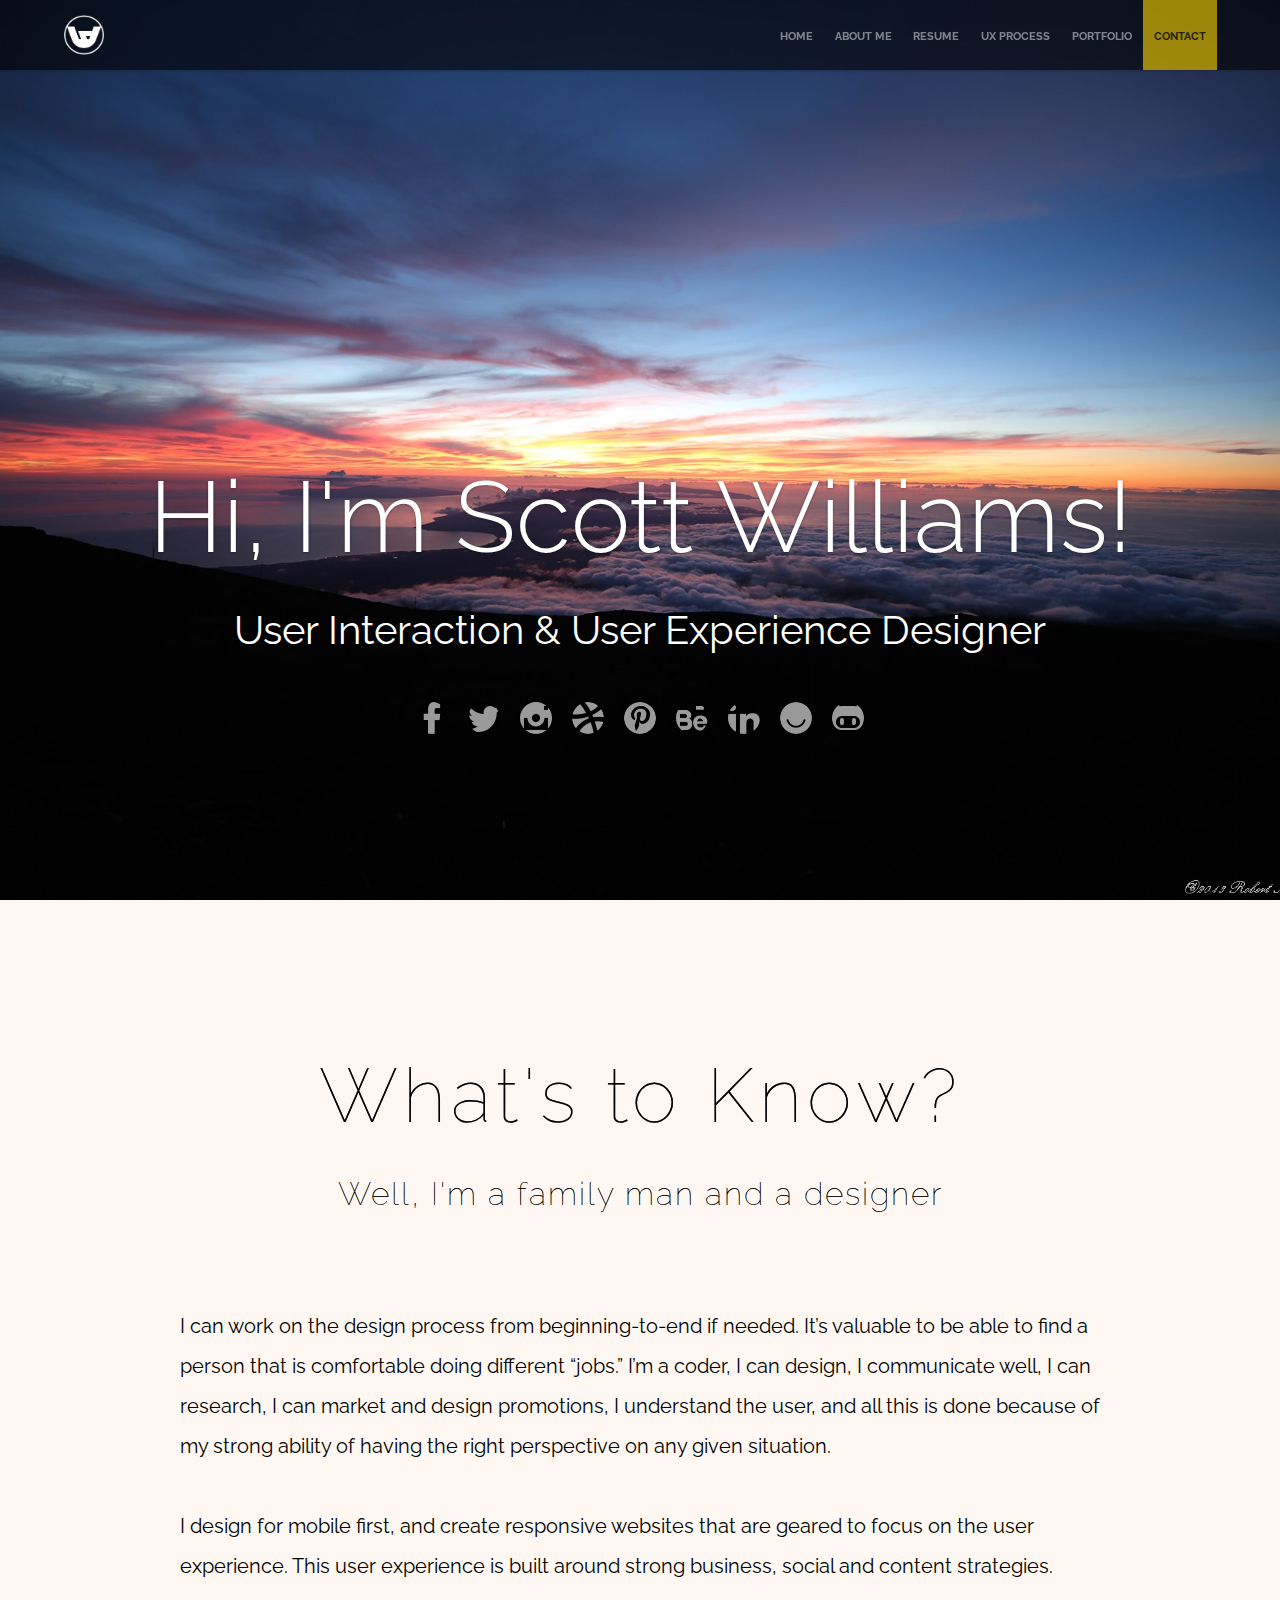
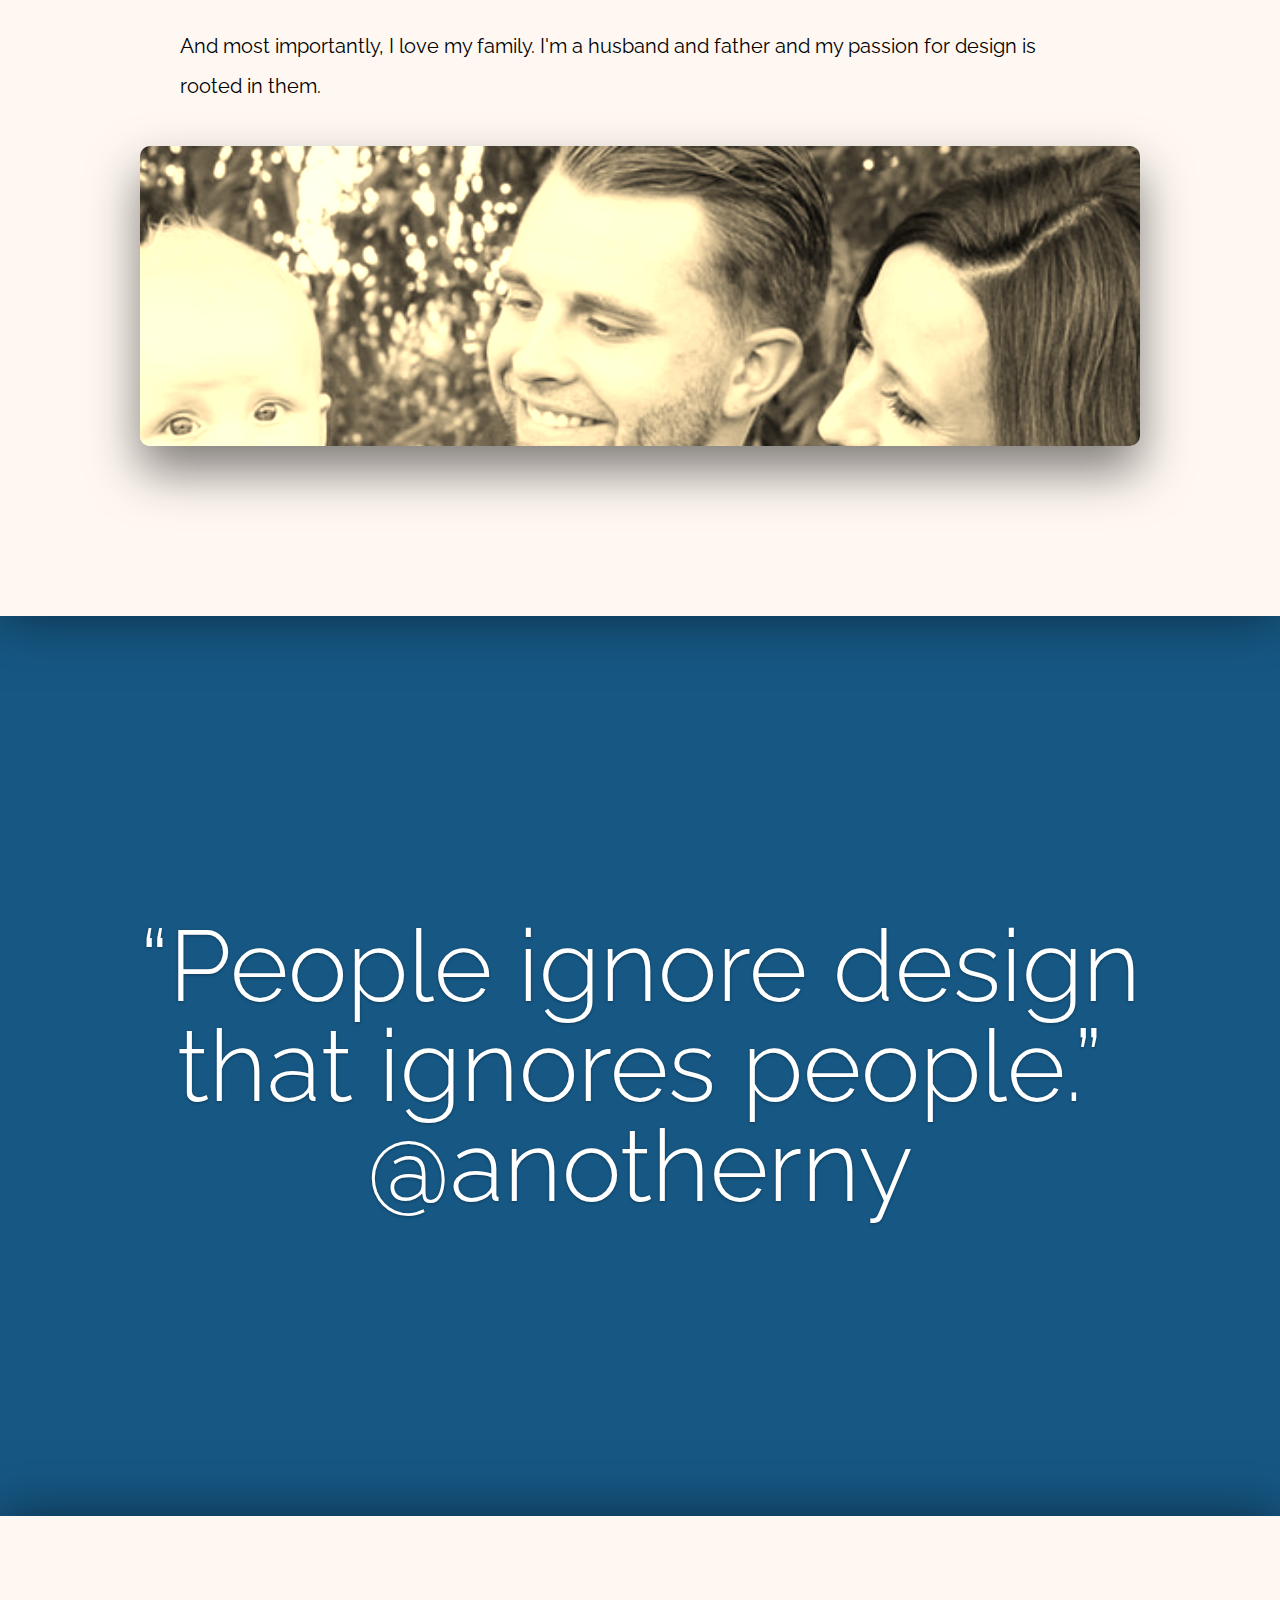
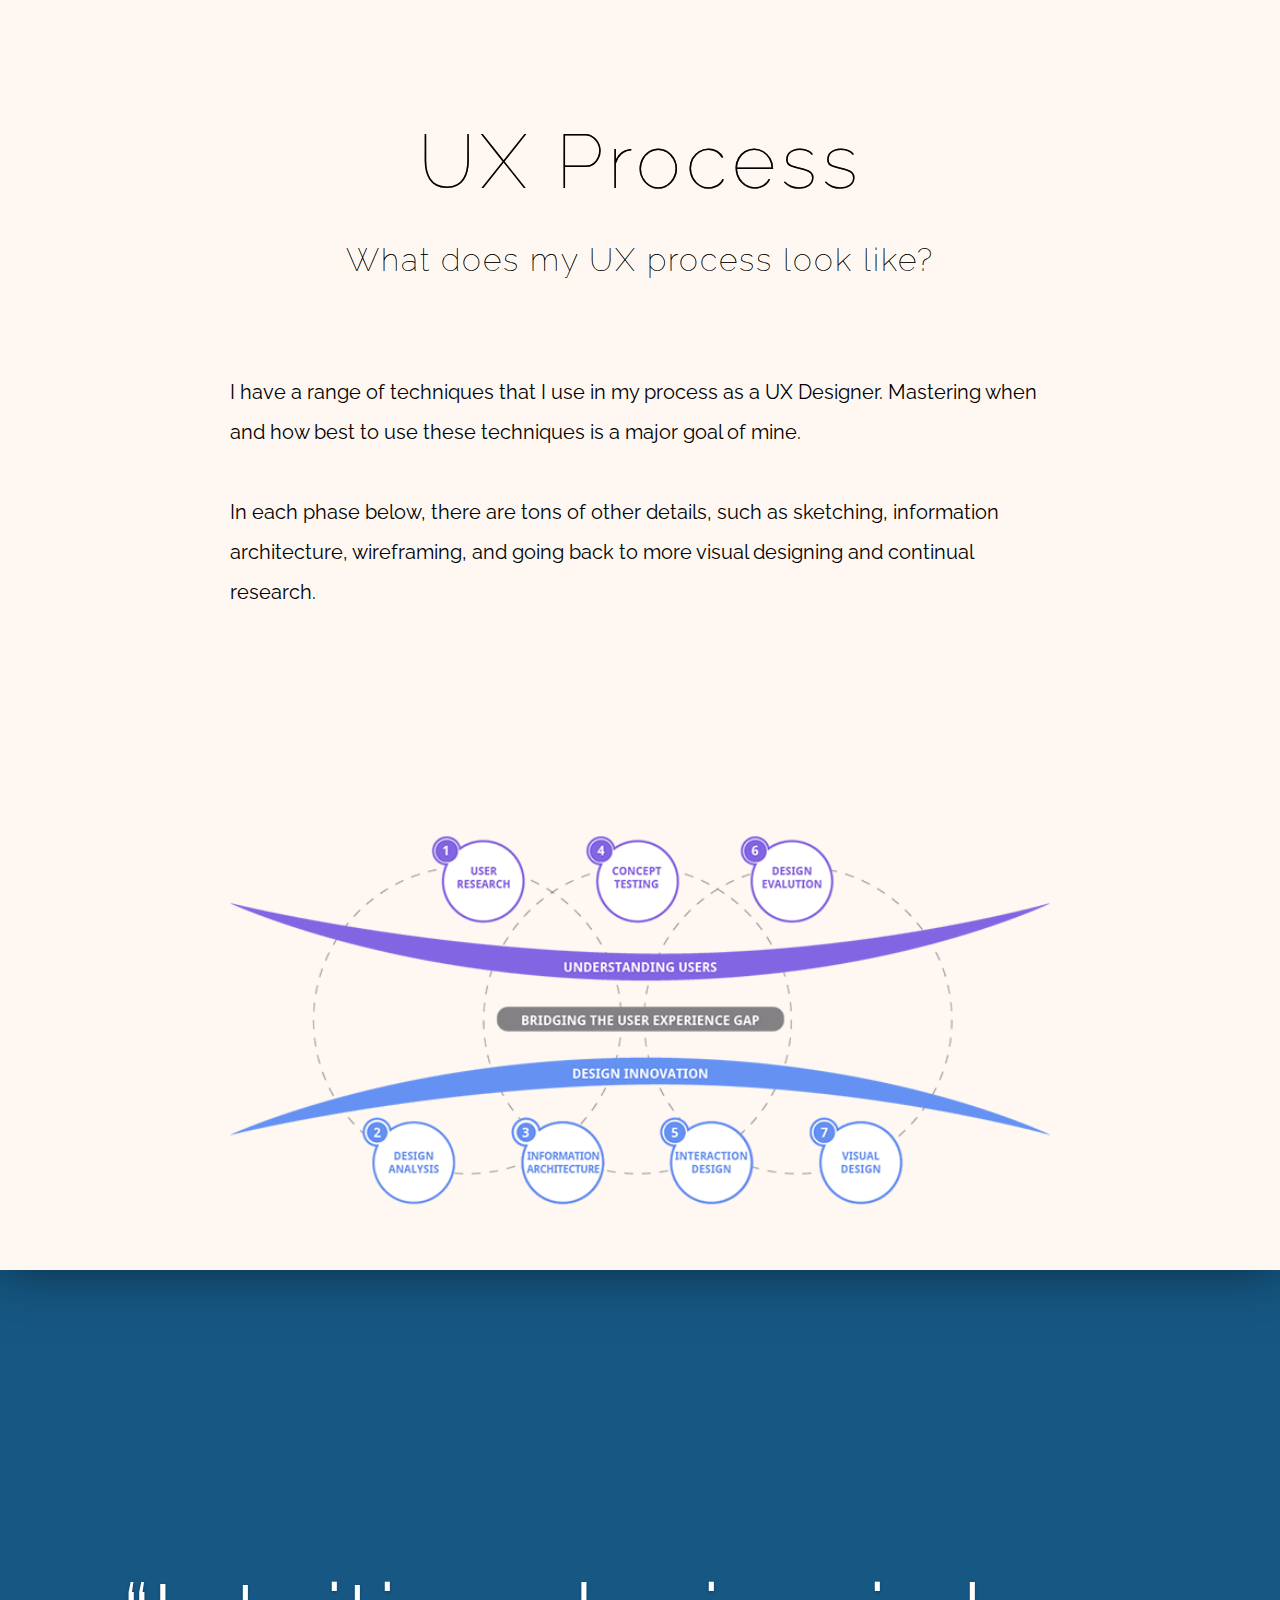
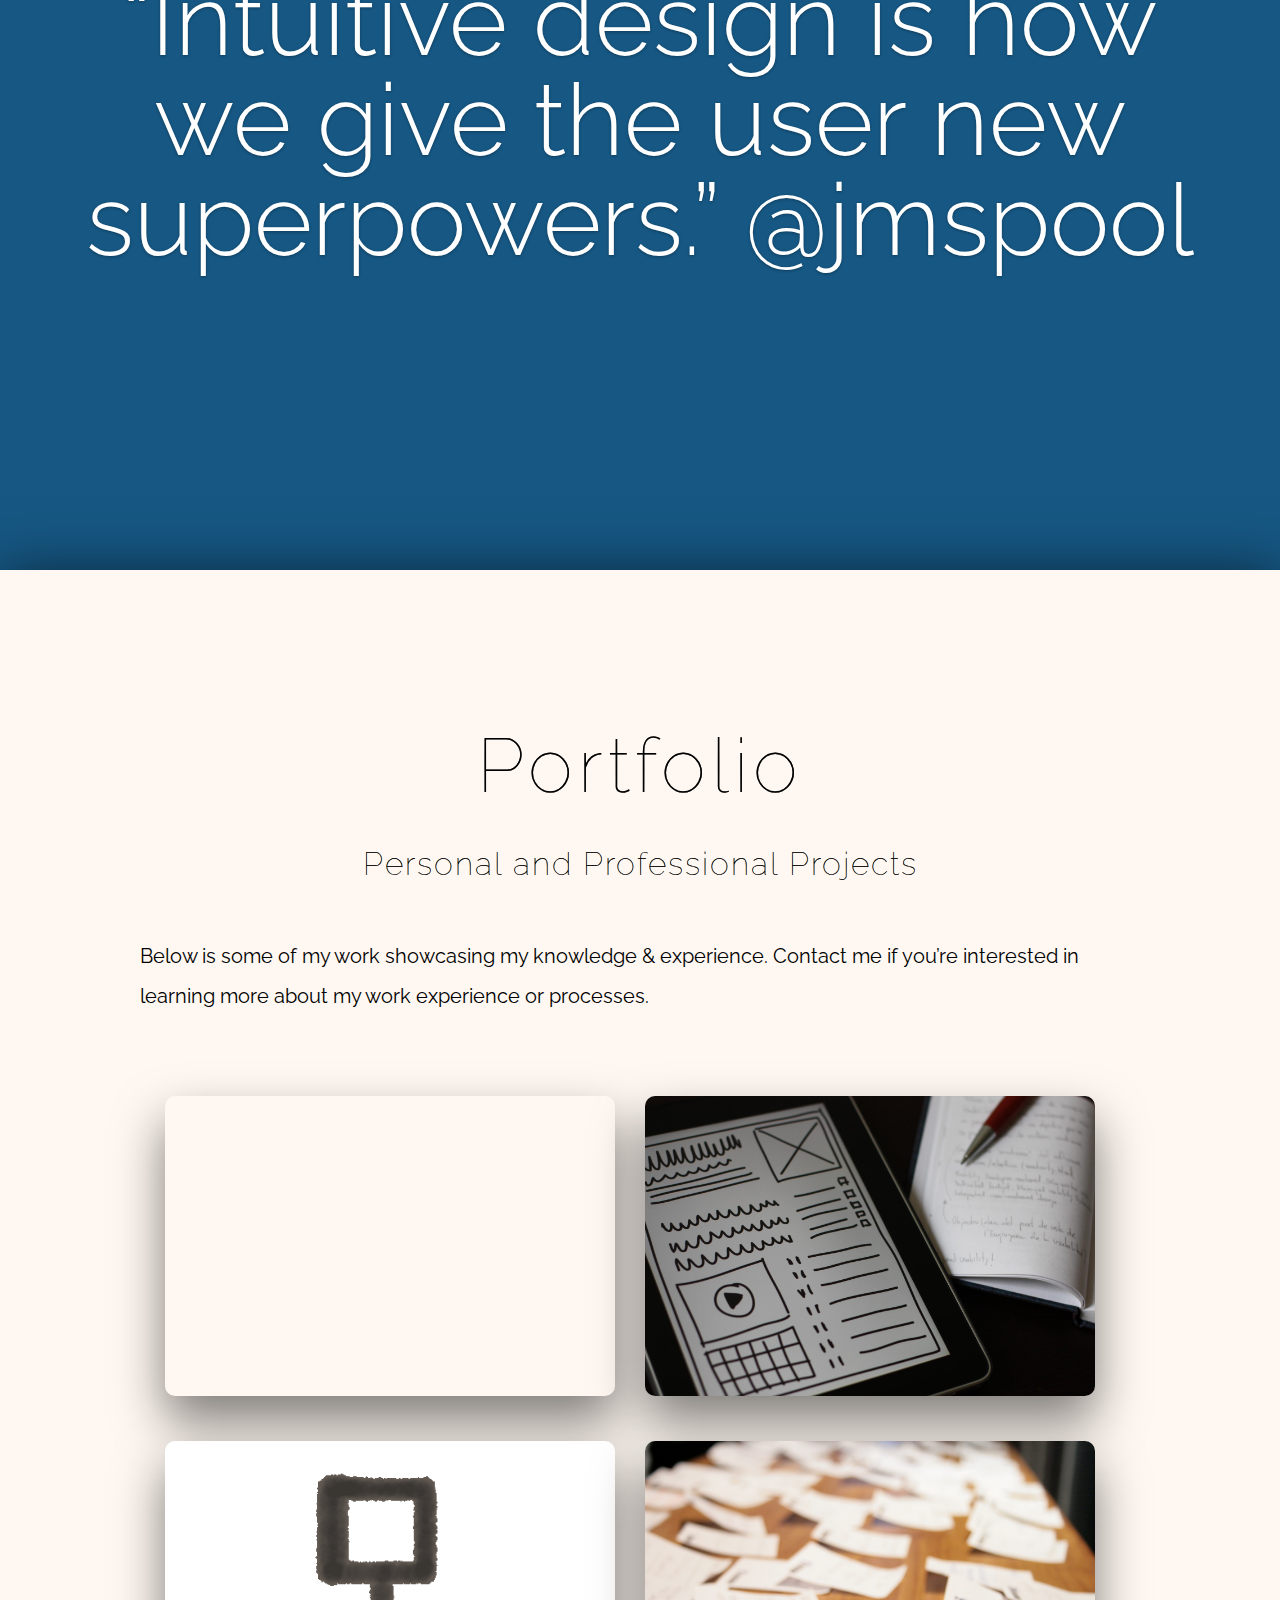
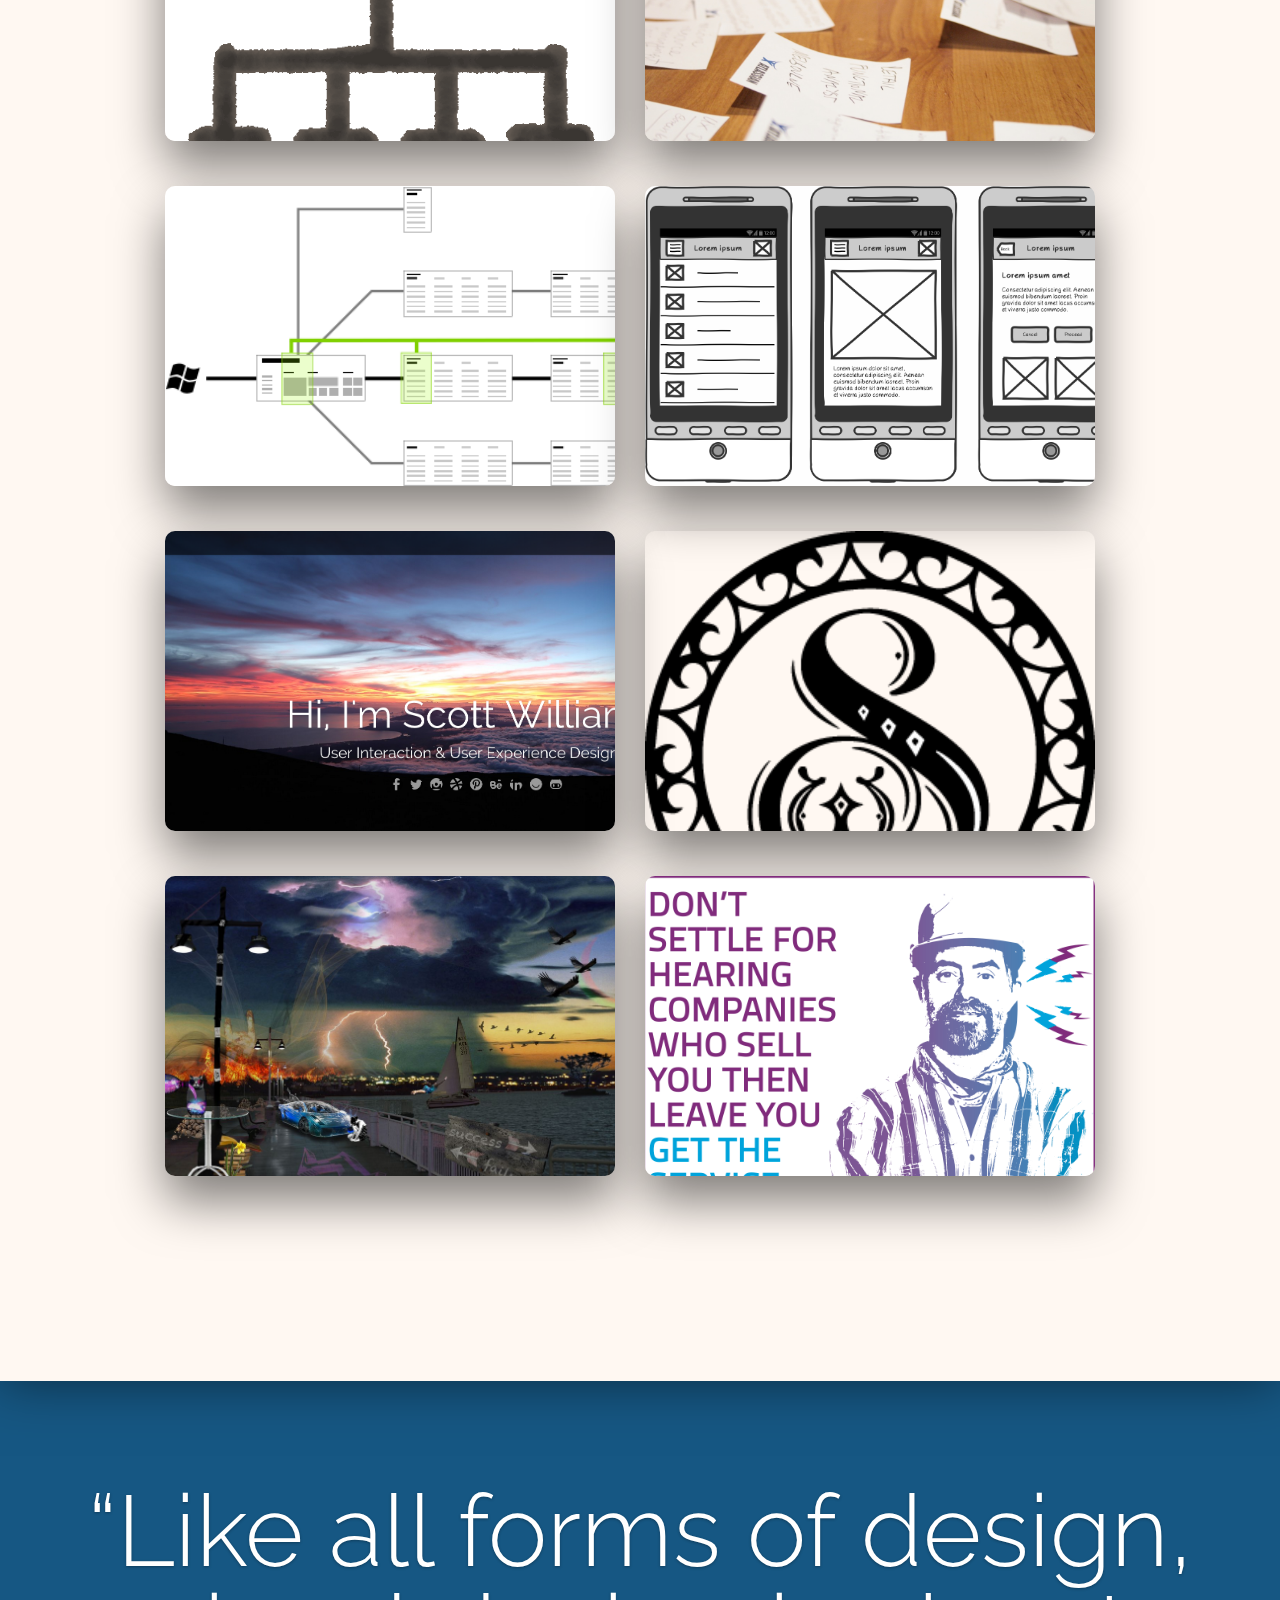
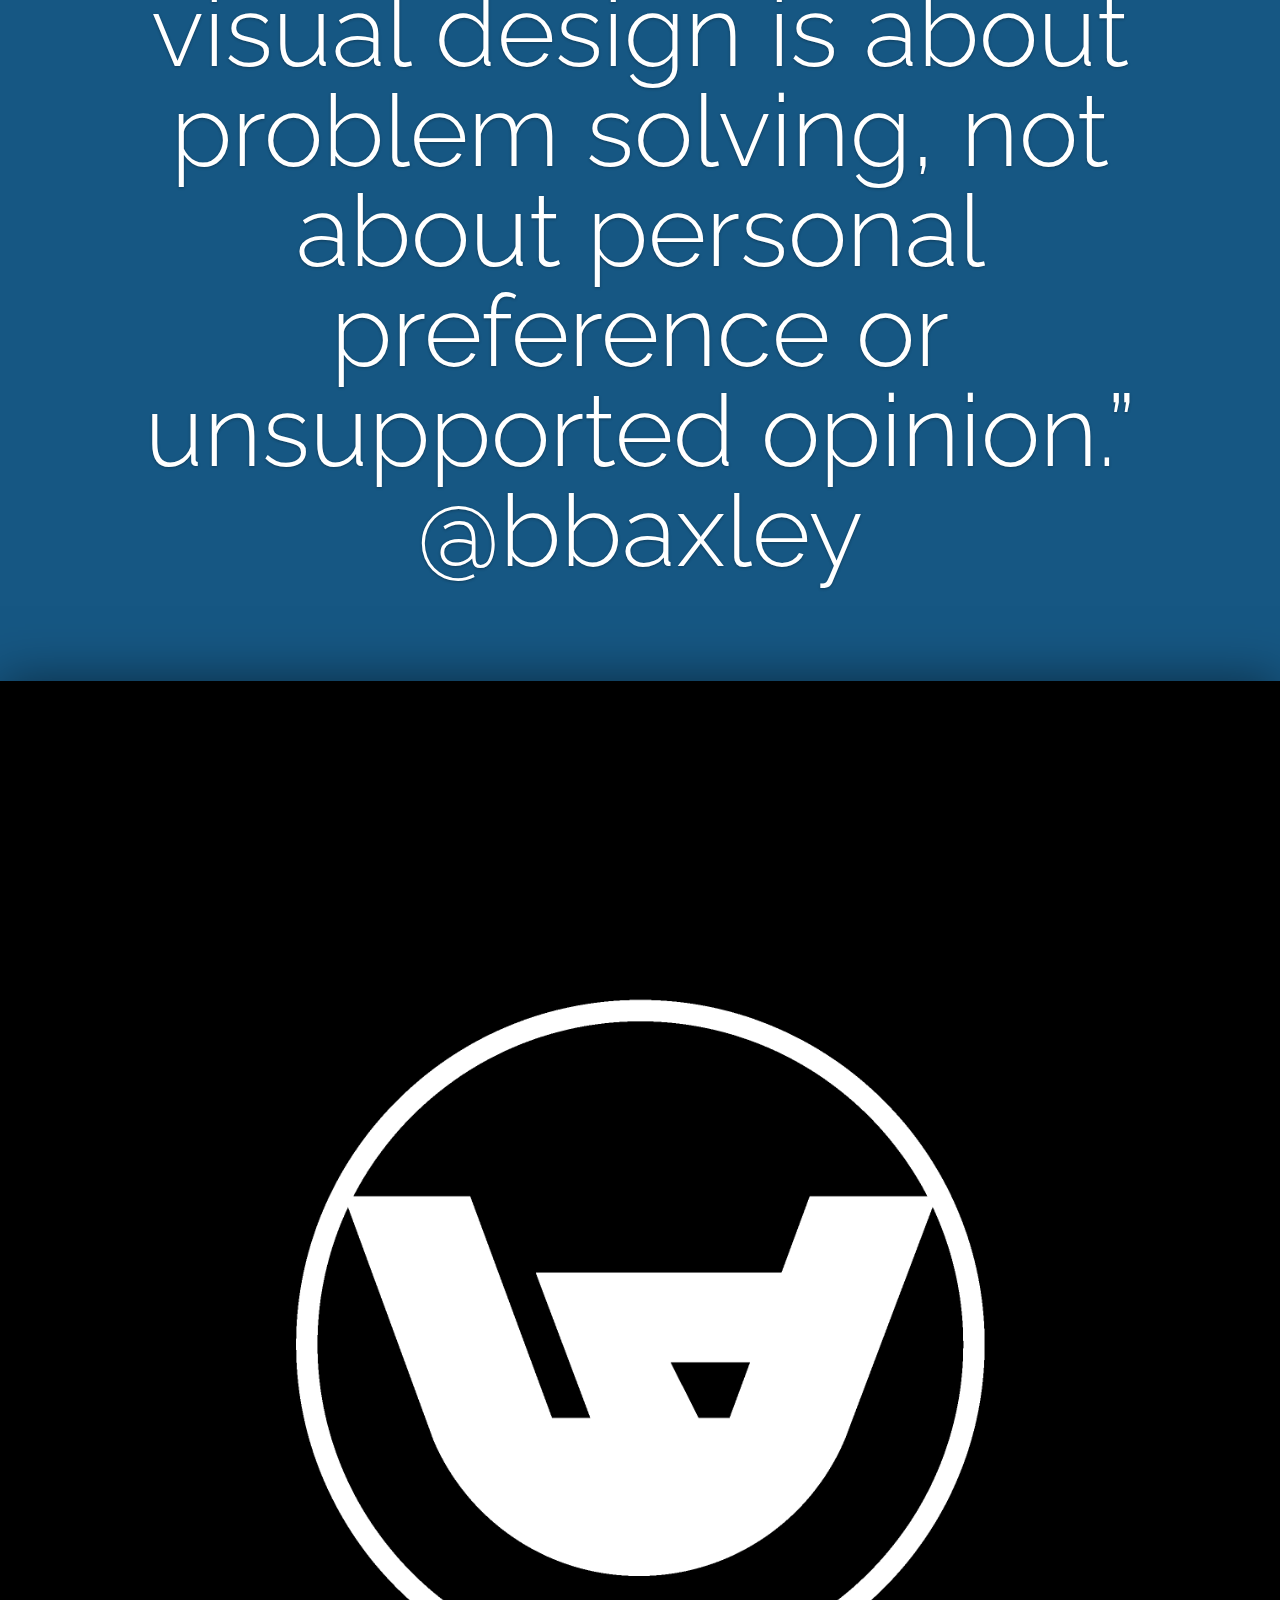
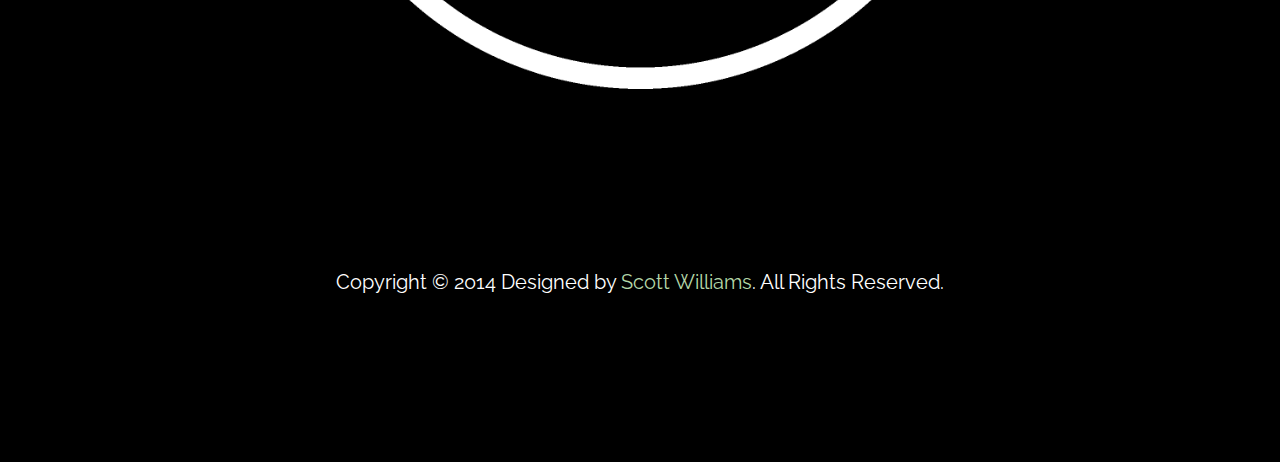
==== index.html @ 11624d8d "logo image and favicon" ====
<!doctype html>
<html lang="en" class="no-js">
<head>
	<meta charset="UTF-8">
	<meta name="viewport" content="width=device-width">

	<link rel="stylesheet" href="css/reset.css"> <!-- CSS reset -->
	<link rel="stylesheet" href="css/style.css"> <!-- Resource style -->
	<link rel="stylesheet" href="css/grid.css">
	<link rel="stylesheet" href="css/normalize.css">
	<script src="js/modernizr.js"></script> <!-- Modernizr -->

	<!-- Favicon -->

	<link rel="icon" href="favicon.ico" type="image/x-icon"> 
<link rel="shortcut icon" href="favicon.ico" type="image/x-icon"> 

	<!-- Google Fonts -->

	<link href='http://fonts.googleapis.com/css?family=Roboto:400,700,300' rel='stylesheet' type='text/css'>
	<link href='http://fonts.googleapis.com/css?family=Raleway:800,700,900,400' rel='stylesheet' type='text/css'>
  	
	<title>Scott Williams</title>
</head>

<body>

	<header class="header">


		<div id="logo"><a href="#0"><img src="img/logo.png" height="40px" width="40px" alt="Logo"></a></div>




		<nav>
			<ul>
				<li class="menu"><a href="http://stwilliams0223.github.io/home">Home</a></li>
				<li class="menu"><a href="#">About Me</a></li>
				<li class="menu"><a href="http://bit.ly/1uKzAhz">Resume</a></li>
				<li class="menu"><a href="img/scottWilliamsResume.pdf">UX Process</a></li>
				<li class="menu"><a href="#">Portfolio</a></li>
				<li class="contact"><a href="#">Contact</a></li>
			</ul>
		</nav> <!-- nav -->
	</header>

	<main class="main-content">
		<div class="fixed-bg bg-1">
			<h1>Hi, I'm Scott Williams!</h1>
			<h5>User Interaction &amp; User Experience Designer</h5>
			<h6><ul class="social">
				<li class="icon"><a href="#"><img src="img/fb.png" alt="Facebook"></a></li>
				<li class="icon"><a href="#"><img src="img/t.png" alt="Twitter"></a></li>
				<li class="icon"><a href="#"><img src="img/insta.png" alt="Instagram"></a></li>
				<li class="icon"><a href="#"><img src="img/db.png" alt="Dribble"></a></li>
				<li class="icon"><a href="#"><img src="img/pin.png" alt="Pinterest"></a></li>
				<li class="icon"><a href="#"><img src="img/be.png" alt="Behance"></a></li>
				<li class="icon"><a href="#"><img src="img/in.png" alt="LinkedIn"></a></li>
				<li class="icon"><a href="#"><img src="img/ello.png" alt="Ello"></a></li>
				<li class="icon"><a href="#"><img src="img/git.png" alt="Github"></a></li>
		</ul></h6>

		</div> <!-- fixed-bg -->

		<div class="scrolling-bg color-1">
			<div class="container">

				<h1 class="title">What's to Know?</h1>

					<h3 class="subtitle">Well, I'm a family man and a designer</h3>

					<br>
					<section>
						<p>I can work on the design process from beginning-to-end if needed. It’s valuable to be able to find a person that is comfortable doing
						different “jobs.” I’m a coder, I can design, I communicate well, I can research, I can market and design promotions, I understand the user, and all this is done because of my strong ability of having the right perspective on any given situation.</p>

						<br>

						<p>I design for mobile first, and create responsive websites that are geared to focus on the user experience.  This user experience is built around strong business, social and content strategies. </p>

						<br>

						<p>And most importantly, I love my family.  I'm a husband and father and my passion for design is rooted in them.</p>


					</section>
					<div class="grid_12 case-study portrait">
						<figure>
							<img class="case-study__img" src="" alt="" />
						</figure>
					  <div class="case-study__overlay">
					  	<h2 class="case-study__title">Hire Me</h2>
					    <a class="case-study__link" href="#">View My Resume</a>
					  </div>
					</div>
				
			</div>
		</div>






        	
			</div> <!-- container -->
		</div> <!-- scrolling-bg -->

		<div class="fixed-bg bg-2">
		<h2>&ldquo;People ignore design that ignores people.&rdquo; &#64;anotherny</h2></div>
		</div> <!-- fixed-bg -->

		<div class="scrolling-bg color-2">
			<div class="container">
				<p>
					<div class="case-study-gallery">


 <h1 class="title">UX Process</h1>

					<h3 class="subtitle">What does my UX process look like?</h3>

					<br>
					<section>
						<p>I have a range of techniques that I use in my process as a UX Designer. Mastering when and how best to use these techniques is a major goal of mine.</p>

						<br>

						<p>
							In each phase below, there are tons of other details, such as sketching, information architecture, wireframing, and going back to  more visual designing and continual research.

						</p>

						<br>

						<img class="process" src="img/uxprocess.png" alt="UX Process">
								


					</section>


</div>
				</p>
			</div> <!-- container -->
		</div> <!-- scrolling-bg -->

		<div class="fixed-bg bg-3">
			<h2>&ldquo;Intuitive design is how we give the user new superpowers.&rdquo;  @jmspool</h2>
		</div> <!-- fixed-bg -->

		<div class="scrolling-bg color-3">
			<div class="container">
			
			

						 <h1 class="title">Portfolio</h1>

					<h3 class="subtitle">Personal and Professional Projects</h3>

					<br>

					<p>Below is some of my work showcasing my knowledge &amp; experience. Contact me if you’re interested in learning more about my work experience or processes.</p>

					<br>
					<br>

					<div class="case-study study1">
	<figure>
		<img class="case-study__img" src="" alt="" />
	</figure>
  <div class="case-study__overlay">
  	<h2 class="case-study__title">Sketching &amp; Layouts</h2>
    <a class="case-study__link" href="#">View Sketches</a>
  </div>
</div>
  
<div class="case-study study2">
	<figure>
		<img class="case-study__img" src="" alt="" />
	</figure>
  <div class="case-study__overlay">
  	<h2 class="case-study__title">Wireframing</h2>
    <a class="case-study__link" href="#">View Wireframes</a>
  </div>
</div>
  
<div class="case-study study3">
	<figure>
		<img class="case-study__img" src="" alt="" />
	</figure>
  <div class="case-study__overlay">
  	<h2 class="case-study__title">Info. Architecture</h2>
    <a class="case-study__link" href="#">View Process</a>
  </div>
</div>
  
<div class="case-study study4">
	<figure>
		<img class="case-study__img" src="" alt="" />
	</figure>
  <div class="case-study__overlay">
  	<h2 class="case-study__title">Research</h2>
    <a class="case-study__link" href="#">View Process</a>
  </div>
</div>
  
<div class="case-study study5">
	<figure>
		<img class="case-study__img" src="" alt="" />
	</figure>
  <div class="case-study__overlay">
  	<h2 class="case-study__title">Pageflows</h2>
    <a class="case-study__link" href="#">View Pageflows</a>
  </div>
</div>
  
<div class="case-study study6">
	<figure>
		<img class="case-study__img" src="" alt="" />
	</figure>
  <div class="case-study__overlay">
  	<h2 class="case-study__title">Prototypes</h2>
    <a class="case-study__link" href="#">View Prototypes</a>
  </div>
</div>

<div class="case-study study7">
	<figure>
		<img class="case-study__img" src="" alt="" />
	</figure>
  <div class="case-study__overlay">
  	<h2 class="case-study__title">Visual Design</h2>
    <a class="case-study__link" href="#">View Designs</a>
  </div>
</div>

<div class="case-study study8">
	<figure>
		<img class="case-study__img" src="" alt="" />
	</figure>
  <div class="case-study__overlay">
  	<h2 class="case-study__title">Logo &amp; Icon Design</h2>
    <a class="case-study__link" href="#">View Logos</a>
  </div>
</div>

<div class="case-study study9">
	<figure>
		<img class="case-study__img" src="" alt="" />
	</figure>
  <div class="case-study__overlay">
  	<h2 class="case-study__title">Student Work</h2>
    <a class="case-study__link" href="#">View Work</a>
  </div>
</div>

<div class="case-study study10">
	<figure>
		<img class="case-study__img" src="" alt="" />
	</figure>
  <div class="case-study__overlay">
  	<h2 class="case-study__title">Prof. Projects</h2>
    <a class="case-study__link" href="#">View Projects</a>
  </div>
</div>

			
			</div> <!-- container -->
		</div> <!-- scrolling-bg -->

		<div class="fixed-bg bg-4">
			<h2>&ldquo;Like all forms of design, visual design is about problem solving, not about personal preference or unsupported opinion.&rdquo; @bbaxley</h2>
		</div> <!-- fixed-bg -->


	<!-- Footer -->

		<footer class="scrolling-bg color-4">
					<div class="container">

						<img class="footer-logo" src="img/logo.png" alt="logo" center center center>
		   				 <!-- Copyright Info -->
		 

				        <p class="footer"><center>Copyright &copy; 2014 
				        Designed by <a href="http://stwilliams0223.github.io">Scott Williams</a>. All Rights Reserved.</center></p>
		    

					</div>
		</footer>


	</main> <!-- main-content -->
	<script src="http://ajax.googleapis.com/ajax/libs/jquery/1.11.0/jquery.min.js"></script>
	<script src="js/main.js"></script> <!-- Resource jQuery -->


</body>
</html>
---- css/style.css ----
/*General Styling*/


html * {
  -webkit-font-smoothing: antialiased;
  -moz-osx-font-smoothing: grayscale;
}

*, *:after, *:before {
  -webkit-box-sizing: border-box;
  -moz-box-sizing: border-box;
  box-sizing: border-box;
}

body {
  background-color: white;
  font-size: 100%;
  font-family: 'Raleway', sans-serif; 
  color: white;
  
}

body, html {
  /* important */
  height: 100%;
}

a {
  color: #b4d7a8;
  text-decoration: none;
}

h2{

font-size: 2em;

}

/*modules*/

.container {
  /* this class is used to give a max-width to the element it 
  is applied to, and center it horizontally when it reaches that max-width */
  width: 90%;
  max-width: 768px;
  margin: 0 auto;
}

.container::after {
  /* clearfix */
  content: '';
  display: table;
  clear: both;
}

/*Main Components*/

.header {
  position: fixed;
  top: 0;
  left: 0;
  width: 100%;
  height: 50px;
  background: rgba(0, 0, 0, 0.6);
  box-shadow: 0 1px 2px rgba(0, 0, 0, 0.2);
  z-index: 2;
}
.header:after {
  content: "";
  display: table;
  clear: both;
}
.header #logo {
  float: left;
  margin: 5px 0 0 5%;
}
.header #logo img {
  display: block;
}
@media only screen and (min-width: 768px) {
  .header {
    height: 70px;
  }
  .header #logo {
    margin: 15px 0 0 5%;
  }

}

.contact{

background: gold;
opacity: .6;
margin:-1px;

}

.contact a{

color: white;

}


.menu{

margin:-2px;
opacity:.6;

}

.menu a{

color: white;

}

.social{


}
.social ul {

  list-style:none;

  -webkit-transform: translateY(-100%);
  -moz-transform: translateY(-100%);
  -ms-transform: translateY(-100%);
  -o-transform: translateY(-100%);
  transform: translateY(-100%);


}

.social li{

  display:inline;
}

.social ul.is-visible {


  -webkit-transform: translateY(50px);
  -moz-transform: translateY(50px);
  -ms-transform: translateY(50px);
  -o-transform: translateY(50px);
  transform: translateY(50px);
}
.social a {

padding:1px;


}

.social img {

background: white;
border-radius: 50%;
opacity: .6;

}

.icon{
padding-top:2px;

filter: invert(1);
  -webkit-filter: invert(1);
  -moz-filter: invert(1);
  -o-filter: invert(1);
  -ms-filter: invert(1);
  transition: .5s;
   
}

.icon:hover{


filter: invert(0);
  -webkit-filter: invert(0);
  -moz-filter: invert(0);
  -o-filter: invert(0);
  -ms-filter: invert(0);

}



.button {
  width: 150px; 
  height: 40px; 
  background-color: gold; 
  border: 2px solid gold; 
  text-align: center; 
  line-height: 38px; 
  color: black; 
  position: absolute; 
  z-index: 1; 
  cursor: pointer; 
  margin:-10px;
  margin-left: 20%;
border-radius: 30px 30px 30px 30px;
}

.button:hover {
  background-color: gold; 
  color: purple; 
  border-radius: 30px 30px 30px 30px;
}

blockquote{

background: black;
opacity: .8;
border-radius: 30px 30px 30px 30px;
color: white;
padding: 15px;
margin-top: 20px;
}

.section{

background: black;
opacity: .8;
border-radius: 30px 30px 30px 30px;
color: white;
padding: 15px;
margin-top: 20px;

}


section{

width:  100%;
padding: 2em;

}

nav {
  float: right;
  margin-right: 5%;
  width: 44px;
  height: 100%;
  background: url("../img/icon-menu.svg") no-repeat center center;
  background-size: 44px 44px;
  cursor: pointer;
}
nav ul {
  position: absolute;
  top: 0;
  left: 0;
  width: 100%;
  -webkit-transform: translateY(-100%);
  -moz-transform: translateY(-100%);
  -ms-transform: translateY(-100%);
  -o-transform: translateY(-100%);
  transform: translateY(-100%);
}
nav ul.is-visible {
  -webkit-transform: translateY(50px);
  -moz-transform: translateY(50px);
  -ms-transform: translateY(50px);
  -o-transform: translateY(50px);
  transform: translateY(50px);
}
nav a {
  display: block;
  height: 50px;
  line-height: 50px;
  padding-left: 5%;
  background: black;
  border-top: 1px solid #453c3d;
  color: white;
  opacity: .8;
}

nav a:hover {

    color: red;
  }
@media only screen and (min-width: 768px) {
  nav{
    width: auto;
    height: auto;
    background: none;
    cursor: auto;
  }
  nav ul {
    position: static;
    width: auto;
    -webkit-transform: translateY(0);
    -moz-transform: translateY(0);
    -ms-transform: translateY(0);
    -o-transform: translateY(0);
    transform: translateY(0);
    line-height: 70px;
  }
  nav ul.is-visible {
    -webkit-transform: translateY(0);
    -moz-transform: translateY(0);
    -ms-transform: translateY(0);
    -o-transform: translateY(0);
    transform: translateY(0);
  }
  nav li {
    display: inline-block;
    margin-left: 1em;
  }
  nav a {
    display: inline-block;
    height: auto;
    line-height: normal;
    background: transparent;
    padding: .6em 1em;
    border-top: none;
    color: white;
    text-transform: uppercase;
    font-weight: bold;
    font-size: 14px;
    font-size: 0.675rem;
    transition: color .5s ease;
  }
  .no-touch nav a:hover {
    color: yellow;
  }

  .no-touch .contact a:hover{

  color: purple;

  }




}

.main-content {
  /* you need to assign a min-height to the main content so that the children can inherit it*/
  height: 100%;
  position: relative;
  z-index: 1;
}

.fixed-bg {
  position: relative;
  min-height: 100%;
  background-size: cover;
  background-repeat: no-repeat;
  background-position: center center;
  z-index: 1;
}
.fixed-bg h1, .fixed-bg h2 {
  position: absolute;
  left: 50%;
  top: 50%;
  bottom: auto;
  right: auto;
  -webkit-transform: translateX(-50%) translateY(-50%);
  -moz-transform: translateX(-50%) translateY(-50%);
  -ms-transform: translateX(-50%) translateY(-50%);
  -o-transform: translateX(-50%) translateY(-50%);
  transform: translateX(-50%) translateY(-50%);
  width: 90%;
  max-width: 1170px;
  text-align: center;
  font-size: 30px;
  font-size: 2.15rem;
  text-shadow: 0 1px 3px rgba(0, 0, 0, 0.3);
  color: white;
}

.fixed-bg h5{

   position: absolute;
  left: 50%;
  top: 60%;
  bottom: auto;
  right: auto;
  -webkit-transform: translateX(-50%) translateY(-50%);
  -moz-transform: translateX(-50%) translateY(-50%);
  -ms-transform: translateX(-50%) translateY(-50%);
  -o-transform: translateX(-50%) translateY(-50%);
  transform: translateX(-50%) translateY(-50%);
  width: 90%;
  max-width: 1170px;
  text-align: center;
  font-size: 20px;
  font-size: 1.3rem;
  text-shadow: 0 1px 3px rgba(0, 0, 0, 0.3);
  color: white;
}

.fixed-bg h6{

   position: absolute;
  left: 50%;
  top: 70%;
  bottom: auto;
  right: auto;
  -webkit-transform: translateX(-50%) translateY(-50%);
  -moz-transform: translateX(-50%) translateY(-50%);
  -ms-transform: translateX(-50%) translateY(-50%);
  -o-transform: translateX(-50%) translateY(-50%);
  transform: translateX(-50%) translateY(-50%);
  width: 90%;
  max-width: 1170px;
  text-align: center;
  font-size: 20px;
  font-size: 1.3rem;
  text-shadow: 0 1px 3px rgba(0, 0, 0, 0.3);
  color: white;
}


.fixed-bg.bg-1 {
  background-image: url("../img/bg_sky.jpg");
}
.fixed-bg.bg-2 {
  background-image: url("../img/bg2.jpg");
}
.fixed-bg.bg-3 {
  background-image: url("../img/bg3.jpg");

}
.fixed-bg.bg-4 {
  background-image: url("../img/bg4.jpg");
 
}



@media only screen and (min-width: 768px) {
  .fixed-bg h1, .fixed-bg h2{
    font-size: 60px;
  }

.fixed-bg h5{

  font-size:25px;
  position: absolute;
  left: 50%;
  top: 63%;
}

.fixed-bg h6{

  font-size:25px;
  position: absolute;
  left: 50%;
  top: 70%;
}

.social a {

padding:5px;

}

.contact a{

color: black;

}



}
@media only screen and (min-width: 1170px) {
  .fixed-bg {
    background-attachment: fixed;
  }
  .fixed-bg h1, .fixed-bg h2 {
    font-size: 100px;
    font-weight: 300;
  }

.fixed-bg h5{

  font-size:40px;
  position: absolute;
  left: 50%;
  top: 70%;

}

.fixed-bg h6{

  font-size:40px;
  position: absolute;
  left: 50%;
  top: 80%;

}

.social a {

padding:5px;

}

.contact a{

color: black;

}


}

.scrolling-bg {
  position: relative;
  min-height: 100%;
  padding: 4em 0;
  line-height: 1.6;
  box-shadow: 0 0 50px rgba(0, 0, 0, 0.5);
  z-index: 2;
}
.scrolling-bg.color-1 {
  background-color: #FFF8F2;
  color: black;
}
.scrolling-bg.color-2 {
  background-color: #FFF8F2;
  color: black;
}
.scrolling-bg.color-3 {
  background-color: #FFF8F2;
  color: black;
}
.scrolling-bg.color-4 {
 background-color: black;
  color: white;
}

@media only screen and (min-width: 768px) {
  .scrolling-bg {
    padding: 8em 0;
    font-size: 20px;
    font-size: 1.25rem;
    line-height: 2;
    font-weight: 400;
  }

}


/*Gallery Images*/


* {
  box-sizing: border-box;
}

body {
  background: #165783;
}

.title {
  text-align: center;
  font-family: 'Raleway';
  font-weight: 100;
  font-size: 3.75rem;
  letter-spacing: 5px;
  background: linear-gradient(rgba(0, 0, 0, 0), #444, rgba(0, 0, 0, 0));
  -webkit-background-clip: text;
  -webkit-text-fill-color: black;
  margin-bottom: 0;
  margin-top: -40px;
}


.subtitle{

 text-align: center;
  font-family: 'Raleway';
  font-weight: 100;
  font-size: 2rem;
  letter-spacing: 2px;
  background: linear-gradient(rgba(255, 0, 0, 0), #444, rgba(255, 0, 0, 0));
  -webkit-background-clip: text;
  -webkit-text-fill-color: black;
  margin-bottom: 0;
   margin-top: -10px;

}

@media screen and (min-width: 37.5em) {
  .title {
    font-size: 4.75rem;
  }
}


@media screen and (min-width: 37.5em) {
  p {
    height: 70%;
  }
}

.case-study-gallery {
  margin-top: 50px;
  width: 90%;
  margin: 50px auto;
  max-width: 1100px;
}

.case-study {
  position: relative;
  display: block;
  width: 90%;
  height: 250px;
  margin: 0 auto 2rem;
  background-size: cover;
  border-radius: 10px;
  box-shadow: 0px 25px 50px rgba(0, 0, 0, 0.5);
  overflow: hidden;
  transition: all .4s ease;
}
@media screen and (min-width: 37.5em) {
  .case-study {
    height: 300px;
  }
}
@media screen and (min-width: 45em) {
  .case-study {
    display: inline-block;
    width: 45%;
    margin-left: 25px;
  }
}

.case-study__img {
  width: 90%;
  display: block;
  margin-top: 50%;
  transform: translateY(50%);
  margin: 0 auto;
}

.case-study__overlay {
  width: 100%;
  height: 100%;
  position: absolute;
  top: 0;
  z-index: 10;
}
.case-study__overlay:after {
  content: '';
  width: 100%;
  border-radius: 10px;
  height: 100%;
  background-color: #202020;
  opacity: 0;
  position: absolute;
  top: 0;
  z-index: -10;
  left: 0;
  transition: all .3s ease;
}

.case-study__title {
  position: relative;
  top: -200px;
  margin-bottom: 2rem;
  margin-top: 4rem;
  font-size: 2.25rem;
  font-family: 'Raleway';
  font-weight: 100;
  color: white;
  text-align: center;
  letter-spacing: 5px;
  transition: all 0.3s cubic-bezier(0.3, 0, 0, 1.3);
}

.case-study__link {
  position: relative;
  display: block;
  width: 60%;
  top: 200px;
  padding: 10px;
  margin: 0 auto;
  font-family: 'Raleway';
  color: white;
  letter-spacing: 3px;
  text-decoration: none;
  text-align: center;
  border: 2px solid white;
  border-radius: 3px;
  font-size: 1.25em;
  transition: all 0.3s cubic-bezier(0.3, 0, 0, 1.3);
}
.case-study__link:hover {
  background-color: white;
  color: #202020;
}

.case-study:hover .case-study__title {
  top: 0;
}
.case-study:hover .case-study__link {
  top: 0;
}
.case-study:hover .case-study__overlay:after {
  opacity: .75;
}

.study1 {
  background-image: url("../img/sketching.jpg");
}

.study2 {
  background-image: url("../img/wireframe.jpg");
}

.study3 {
  background-image: url("../img/infoarch.gif");
}

.study4 {
  background-image: url("../img/research.jpg");
}

.study5 {
  background-image: url("../img/uxflow.png");
}

.study6 {
  background-image: url("../img/axureproto.png");
}

.study7 {
  background-image: url("../img/desktop.png");
}

.study8 {
  background-image: url("../img/plogo.png");
}

.study9 {
  background-image: url("../img/composition.png");
}

.study10 {
  background-image: url("../img/ad.png");
}

.portrait {
  background-image: url("../img/portrait.png");
  filter: sepia(1);
  -webkit-filter: sepia(1);
  -moz-filter: sepia(1);
  -o-filter: sepia(1);
  -ms-filter: sepia(1);
}

.process{

  width: 100%;
  display: block;
  transform: translateY(50%);
  margin: 0 auto;

  filter: hue-rotate(55deg);
  -webkit-filter: hue-rotate(55deg);
  -moz-filter: hue-rotate(55deg);
  -o-filter: hue-rotate(55deg);
  -ms-filter: hue-rotate(550deg);


}

footer{

height: auto;
width: 100%

}

/*ribbon*/

* {
  box-sizing: border-box;
}

.service-graphic {
  font-size: 8px;
  padding: 4em;
  position: relative;
  margin-top:-45px;
  
}
@media screen and (min-width: 38em) {
  .service-graphic {
    font-size: 12px;
  }
}
.service-graphic .monitor {
  width: 28.750em;
  height: 17.5em;
  position: relative;
  background: #f8f8f8;
  border: 0.625em solid #1f1f1f;
  border-radius: 0.625em;
  border: 1.25em solid #1f1f1f;
  margin: 0 auto;
}
@media screen and (min-width: 38em) {
  .service-graphic .monitor {
    border: 1.25em solid #1f1f1f;
  }
}
.monitor > div {
  position: absolute;
}
.monitor:before,
.monitor:after,
.laptop:before {
  content: "";
  position: absolute;
  left: 50%;
}
.monitor:before,
.laptop:before {
  top: -0.25em;
  margin: -0.188em 0 0 -0.188em;
  width: 0.250em;
  height: 0.250em;
  border-radius: 0.250em;
  background: #d8dbe1;
  top: -0.625em;
}
.screen:after {
  width: 0.500em;
  height: 0.500em;
  border-radius: 0.500em;
  margin: 0 0 -0.25em -0.25em;
  background: #e8ebf0;
  bottom: -0.625em;
}
.monitor .content {
  width: 26.25em;
  height: 15em;
  left: 50%;
  margin-left: -13.125em;
  overflow: hidden;
}
.monitor .content:before,
.laptop .screen:before,
.phone .screen:before,
.ipad .screen:before {
  content: "";
  position: absolute;
  right: -5.625em;
  width: 12.500em;
  height: 18.750em;
  transform: rotate(45deg);
  background: linear-gradient(to bottom, rgba(255, 255, 255, 0.5) 0%, rgba(255, 255, 255, 0) 100%);
  z-index: 5;
}
.browser {
  width: 15em;
  height: 11.250em;
  position: absolute;
  left: 50%;
  top: 50%;
  margin: -5.625em 0 0 -7.5em;
  background: #ffffff;
  border: 1px solid #e8ebf0;
  border-top: 1.25em solid #d8dbe1;
  border-radius: 0.313em;
}
.browser-content {
  overflow: hidden;
  height: 9.938em;
}
.btns {
  position: absolute;
  top: -1.25em;
  left: 0.438em;
}
.btns:before {
  content: "";
  position: absolute;
  left: 2.188em;
  top: 0.313em;
  height: 0.625em;
  width: 11.563em;
  background: #fff;
  border-radius: 3px;
}
.btns > li {
  display: inline-block;
  vertical-align: middle;
  list-style: none;
  width: 0.313em;
  height: 0.313em;
  border-radius: 0.313em;
  background: #f8f8f8;
  margin-right: 0.250em;
}
.screen .txt {
  margin: 0.625rem auto;
  width: 85%;
  text-align: center;
  font-size: 0;
}
.screen .txt > li {
  background: #e8ebf0;
  width: 100%;
  height: 0.938em;
  margin-bottom: 0.363em;
  font-size: 1rem;
}
.screen .txt > li.big {
  height: 3.750em;
}
.screen .txt,
.phone .txt {
  animation: scroll 4s 1s cubic-bezier(0.25, 0.1, 0.25, 1) infinite;
}
@keyframes scroll {
  20%,
  60% {
    transform: translateY(-62%);
  }
  80% {
    margin-top: -50px;
  }
}
.screen .txt > .third {
  height: 2.25em;
  width: 30%;
  margin-right: 5%;
  display: inline-block;
}
.screen .txt > li:nth-child(5),
.screen .txt > li:nth-child(10),
.screen .txt > li:nth-child(13),
.screen .txt > li:nth-child(18),
.screen .txt > li:nth-child(21) {
  margin-right: 0;
}
.base {
  width: 5.625em;
  height: 3.1em;
  bottom: -3.9em;
  left: 50%;
  margin-left: -2.8125em;
  background: #e8ebf0;
  bottom: -4.3em;
  z-index: -1;
}
.base:before,
.base:after,
.grey-shadow:before,
.grey-shadow:after {
  content: "";
  position: absolute;
  top: 0;
}
.base:before {
  border-left: 0.813em solid transparent;
  border-right: 0px solid transparent;
  border-bottom: 3.125em solid #e8ebf0;
  left: -0.77em;
}
.base:after {
  border-right: 0.813em solid transparent;
  border-left: 0px solid transparent;
  border-bottom: 3.125em solid #e8ebf0;
  right: -0.77em;
}
.base > div {
  position: absolute;
}
.grey-shadow {
  width: 5.625em;
  height: 0.750em;
  background: #d8dbe1;
  top: 0;
}
.grey-shadow:before {
  border-left: 3px solid transparent;
  border-right: 0px solid transparent;
  border-bottom: 0.75em solid #d8dbe1;
  left: -3px;
}
.grey-shadow:after {
  border-right: 3px solid transparent;
  border-left: 0px solid transparent;
  border-bottom: 0.75em solid #d8dbe1;
  right: -2px;
  z-index: 1;
}
.foot {
  background: #e8ebf0;
}
.foot.top {
  width: 7.250em;
  height: 0.313em;
  bottom: -0.3em;
  left: 50%;
  margin-left: -3.625em;
}
.foot.top:before,
.foot.top:after,
.foot.bottom:before {
  content: "";
  position: absolute;
  top: 0px;
}
.foot.top:before {
  border-left: 16px solid transparent;
  border-right: 0px solid transparent;
  border-bottom: 5px solid #e8ebf0;
  left: -16px;
}
.foot.top:after {
  border-right: 1em solid transparent;
  border-left: 0px solid transparent;
  border-bottom: 5px solid #e8ebf0;
  right: -1em;
}
.foot.bottom {
  width: 9.375em;
  height: 0.313em;
  bottom: -0.625em;
  left: 50%;
  margin-left: -4.688em;
}
.laptop {
  width: 14.688em;
  height: 9.688em;
  background: #f8f8f8;
  border: 0.75em solid #1f1f1f;
  border-radius: 0.625em 0.625em 0 0;
  position: absolute;
  top: 14.5em;
  right: 1.875em;
  right: 50%;
  margin-right: -19.5em;
  z-index: 10;
}
.laptop:before {
  top: -0.3em;
}
.laptop > div {
  position: absolute;
}
.laptop > .screen {
  width: 13.188em;
  height: 8.188em;
  left: 0;
  margin-left: 0;
  background: #fff;
  overflow: hidden;
}
.btm {
  width: 18.500em;
  height: 0.625em;
  bottom: -1.188em;
  left: 50%;
  margin-left: -9.25em;
  border-radius: 0 0 20px 20px;
  background: #e8ebf0;
  z-index: 1;
}
.btm:before {
  content: "";
  position: absolute;
  width: 2.625em;
  height: 0.250em;
  left: 50%;
  top: 0;
  margin-left: -1.313em;
  border-radius: 0 0 0.313em 0.313em;
  background: #d8dbe1;
}
.btm:after {
  display: none;
  content: "";
  position: absolute;
  width: 100%;
  height: 0.25rem;
  background: #bababa;
  top: .5rem;
  border-bottom-right-radius: 7.5rem 2.5rem;
  border-bottom-left-radius: 7.5rem 2.5rem;
}
.phone {
  width: 4.125em;
  height: 8.750em;
  position: absolute;
  top: 15.75em;
  left: 1em;
  left: 50%;
  margin-left: -20.5em;
  border-radius: 0.5em;
  background: #1f1f1f;
  border: 1.563em solid #1f1f1f;
  border-left: 0.313em solid #1f1f1f;
  border-right: 0.313em solid #1f1f1f;
  margin-left: ;
}
.phone:before,
.phone:after {
  content: "";
  position: absolute;
  left: 50%;
  background: #474e5d;
}
.phone:before {
  background: #474e5d;
  width: 1.250em;
  height: 0.250em;
  margin-left: -0.625em;
  top: -0.75em;
  border-radius: 2px;
}
.phone:after {
  width: 0.625em;
  height: 0.625em;
  border-radius: 0.625em;
  bottom: -1.125em;
  margin-left: -0.313em;
}
.phone .screen {
  width: 3.50em;
  height: 5.625em;
  margin: 0 auto;
  position: relative;
  overflow: hidden;
  background: #fff;
}
.phone .txt > li {
  height: 1.1250em;
}
.screen .txt > li.txt-half {
  width: 46%;
  margin-right: 8%;
  display: inline-block;
}
.screen .txt > li.txt-half:nth-of-type(even) {
  margin-right: 0;
}
.ipad {
  width: 8.75em;
  height: 12.750em;
  position: absolute;
  top: 11.7em;
  left: 6em;
  left: 50%;
  margin-left: -15.5em;
  border-radius: 0.5em;
  background: #1f1f1f;
  border: 1.563em solid #1f1f1f;
  border-left: 0.313em solid #1f1f1f;
  border-right: 0.313em solid #1f1f1f;
}
.ipad:before,
.ipad:after {
  content: "";
  position: absolute;
  left: 50%;
  background: #474e5d;
}
.ipad:before {
  background: #474e5d;
  width: 1.250em;
  height: 0.250em;
  margin-left: -0.625em;
  top: -0.75em;
  border-radius: 2px;
}
.ipad:after {
  width: 0.625em;
  height: 0.625em;
  border-radius: 0.625em;
  bottom: -1.125em;
  margin-left: -0.313em;
}
.ipad .screen {
  width: 8em;
  height: 9.8em;
  margin: 0 auto;
  position: relative;
  overflow: hidden;
  background: #fff;
}
.ipad .content {
  width: 100%;
  left: 0%;
  margin-left: 0px;
}
.ipad li.txt-half {
  height: 35px;
}




/* -- Circular Work -- */


.fmcircle_out {
  width: 200px;
  height: 200px;
 background: rgba(0,0,0,0.8);
   text-align: center;
  display: block;
  opacity: 0.5; 
  
  border-radius: 100px;
  -moz-border-radius: 100px;
  -webkit-border-radius: 100px;
  -o-border-radius: 100px;
  
  -webkit-transition: all 0.2s linear;
  -moz-transition: all 0.2s linear;
  -o-transition: all 0.2s linear;
  -ms-transition: all 0.2s linear;
  transition: all 0.2s linear;
}

  .fmcircle_out:hover {
    opacity: 1; 
    
    -webkit-transition: all 0.2s linear;
    -moz-transition: all 0.2s linear;
    -o-transition: all 0.2s linear;
    -ms-transition: all 0.2s linear;
    transition: all 0.2s linear;
  }
  
  .fmcircle_out:hover .fmcircle_in img {
    margin: 30px 25px 25px 25px;
    width: 120px;
    height: 120px;
    
    -webkit-transition: all 0.2s linear;
    -moz-transition: all 0.2s linear;
    -o-transition: all 0.2s linear;
    -ms-transition: all 0.2s linear;
    transition: all 0.2s linear;
  }
  


.fmcircle_in {
  width: 170px;
  height: 170px;
  margin: 15px;
  display: inline-block;
  overflow: hidden;
  
  border-radius: 85px;
  -moz-border-radius: 85px;
  -webkit-border-radius: 85px;
  -o-border-radius: 85px;
}

.fmcircle_in img {
  border: none;
  margin: 53px;
  width: 64px;
  height: 64px;
    
  -webkit-transition: all 0.2s linear;
  -moz-transition: all 0.2s linear;
  -o-transition: all 0.2s linear;
  -ms-transition: all 0.2s linear;
  transition: all 0.2s linear;
}

.fmcircle_in span {
  border: 0;
  color: #fff;
  margin: 70px 0 0 0;
  padding: 40px;
  padding-top: -60px;
  height: 20px;
  text-align: center;
  font-weight: bold;
  letter-spacing: 0.08em;
  float: left;
  position: absolute;
  opacity: 0;
  
  border-radius: 2px;
  -moz-border-radius: 2px;
  -webkit-border-radius: 2px;
  -o-border-radius: 2px;
    
  -webkit-transition: all 0.2s linear;
  -moz-transition: all 0.2s linear;
  -o-transition: all 0.2s linear;
  -ms-transition: all 0.2s linear;
  transition: all 0.2s linear;
}

  .fmcircle_out:hover .fmcircle_in span {
    opacity: 1;
    
    -webkit-transition: all 0.2s linear;
    -moz-transition: all 0.2s linear;
    -o-transition: all 0.2s linear;
    -ms-transition: all 0.2s linear;
    transition: all 0.2s linear;
  }

/*** Base64 Patterns ***/

.fmcircle_blue {
background: cornflowerblue

}

.fmcircle_grey {
background: grey
}

.fmcircle_green {
background: lime
}

.fmcircle_gold {
background: gold;

}

.fmcircle_red {
background: crimson;

}

/*footer*/


.footer-logo{

width: 70%;
height: 70%;
position: relative;
margin: 15%;

}
---- css/grid.css ----
/*
 Width: 1000px
 # Columns : 12 
 Column width: 65px
 Gutter : 20px 

target / context = result

 */
.grid_1 { width: 6.5%; } /* 65px/1000px = 0.065px */
.grid_2 { width: 30%; } /* 150px/1000px =  0.15px */
.grid_3 { width: 23.5%; } /* 235px/1000px = 0.235px */
.grid_4 { width: 32%; } /* 320px/1000px = 0.32px */
.grid_5 { width: 40.5%; } /* 405px/1000px = 0.405px */
.grid_6 { width: 49%; } /* 490px/1000px = 0.49px */
.grid_7 { width: 57.5%; } /* 575px/1000px = 0.575px */
.grid_8 { width: 66%; } /* 660px/1000px = 0.66px */
.grid_9 { width: 74.5%; } /* 745px/1000px = 0.745px */
.grid_10 { width: 83%; } /* 830px/1000px = 0.83px */
.grid_11 { width: 91.5%; } /* 915px/1000px = 0.915px */
.grid_12 { width: 100%; } /* 1000px/1000px = 1 */

.grid_1,
.grid_2,
.grid_3,
.grid_4,
.grid_5,
.grid_6,
.grid_7,
.grid_8,
.grid_9,
.grid_10,
.grid_11,
.grid_12 {
	margin: 0 2% 1% 0;
	float: left;
	display: block;
}

.alpha{margin-left:0;}
.omega{margin-right:0;}

.container{
	width: 90%; /*width: 1000px;*/
	max-width: 1000px;
	margin: auto;
	
}

/*Mobile*/

@media only screen and (max-width: 500px) {


.grid_1 { width: 5%; } 
.grid_2 { width: 100%; } 
.grid_3 { width: 100%; } 
.grid_4 { width: 100%; } 
.grid_5 { width: 100%; } 
.grid_6 { width: 100%; } 
.grid_7 { width: 100%; } 
.grid_8 { width: 100%; } 
.grid_9 { width: 100%; } 
.grid_10 { width: 100%; } 
.grid_11 { width: 100%; } 
.grid_12 { width: 100%; } 

}

.clear{clear:both;display:block;overflow:hidden;visibility:hidden;width:0;height:0}.clearfix:after{clear:both;content:' ';display:block;font-size:0;line-height:0;visibility:hidden;width:0;height:0}* html .clearfix,*:first-child+html .clearfix{zoom:1}
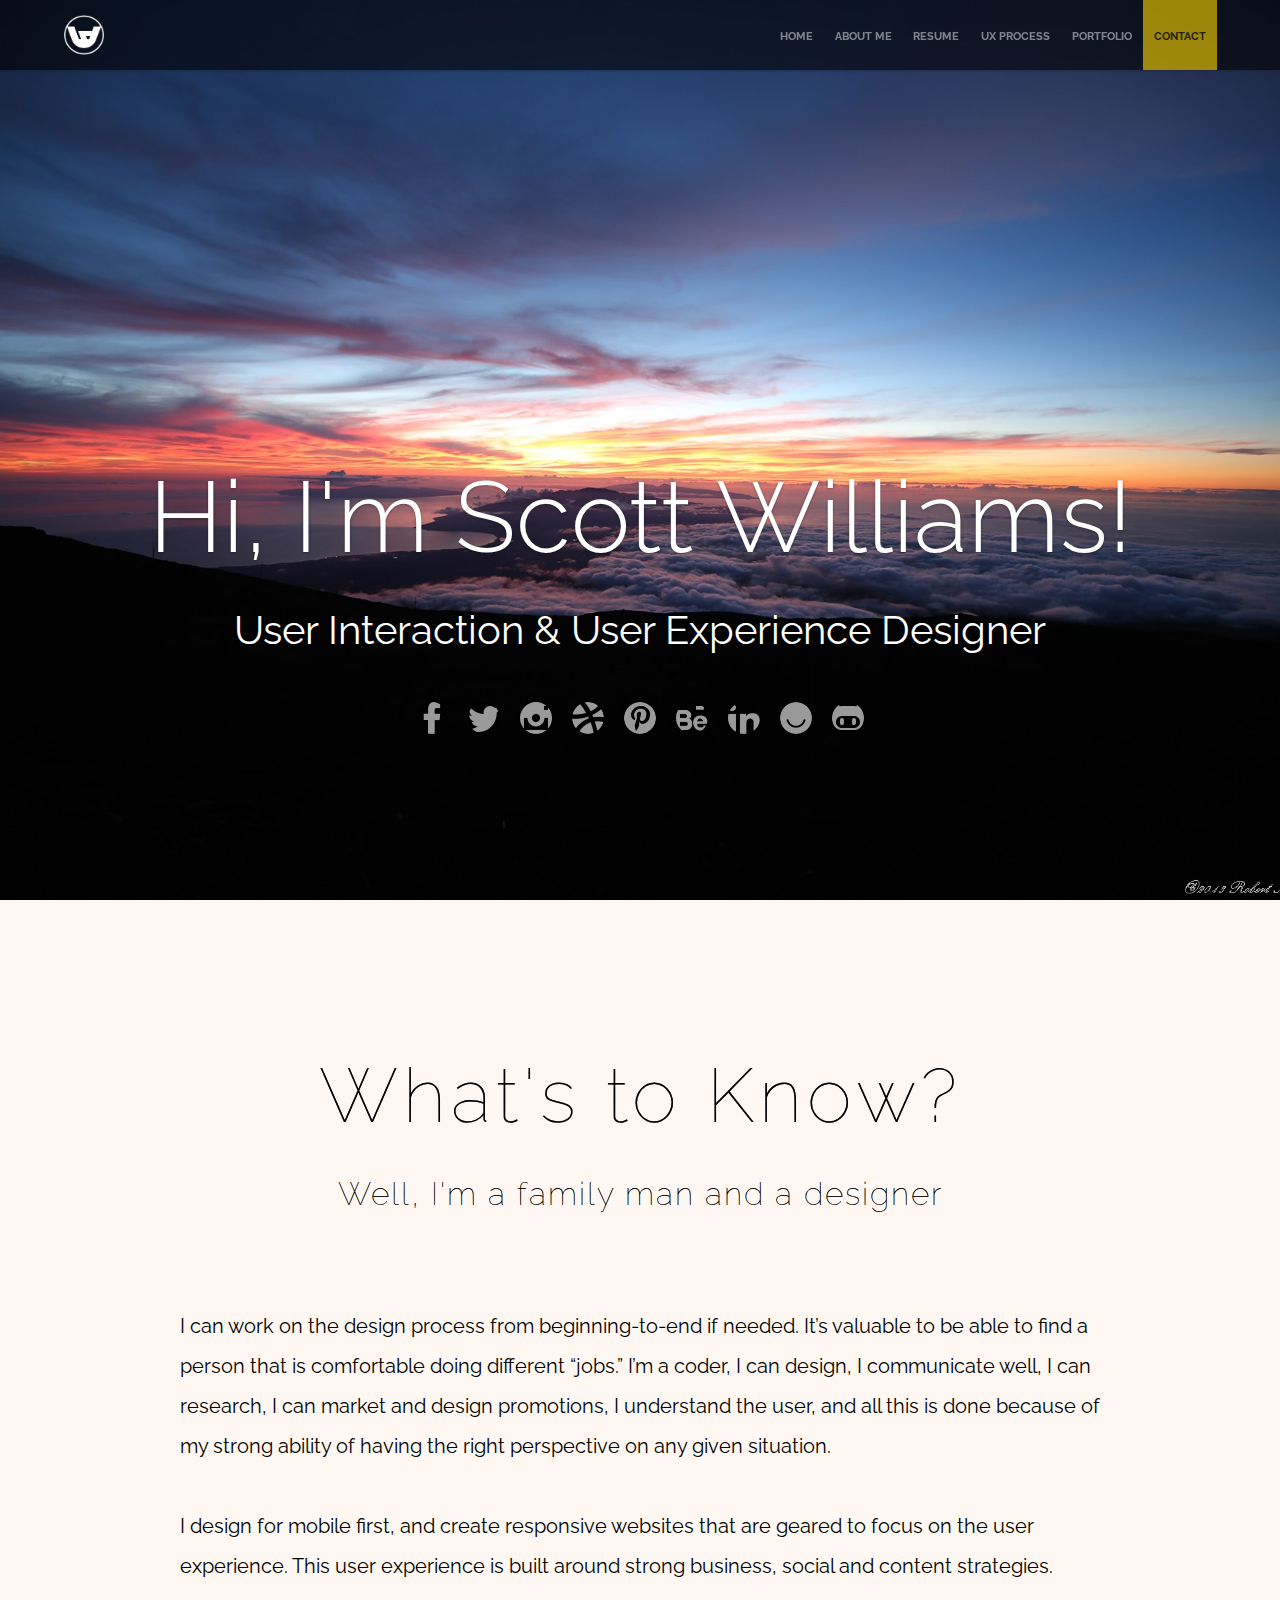
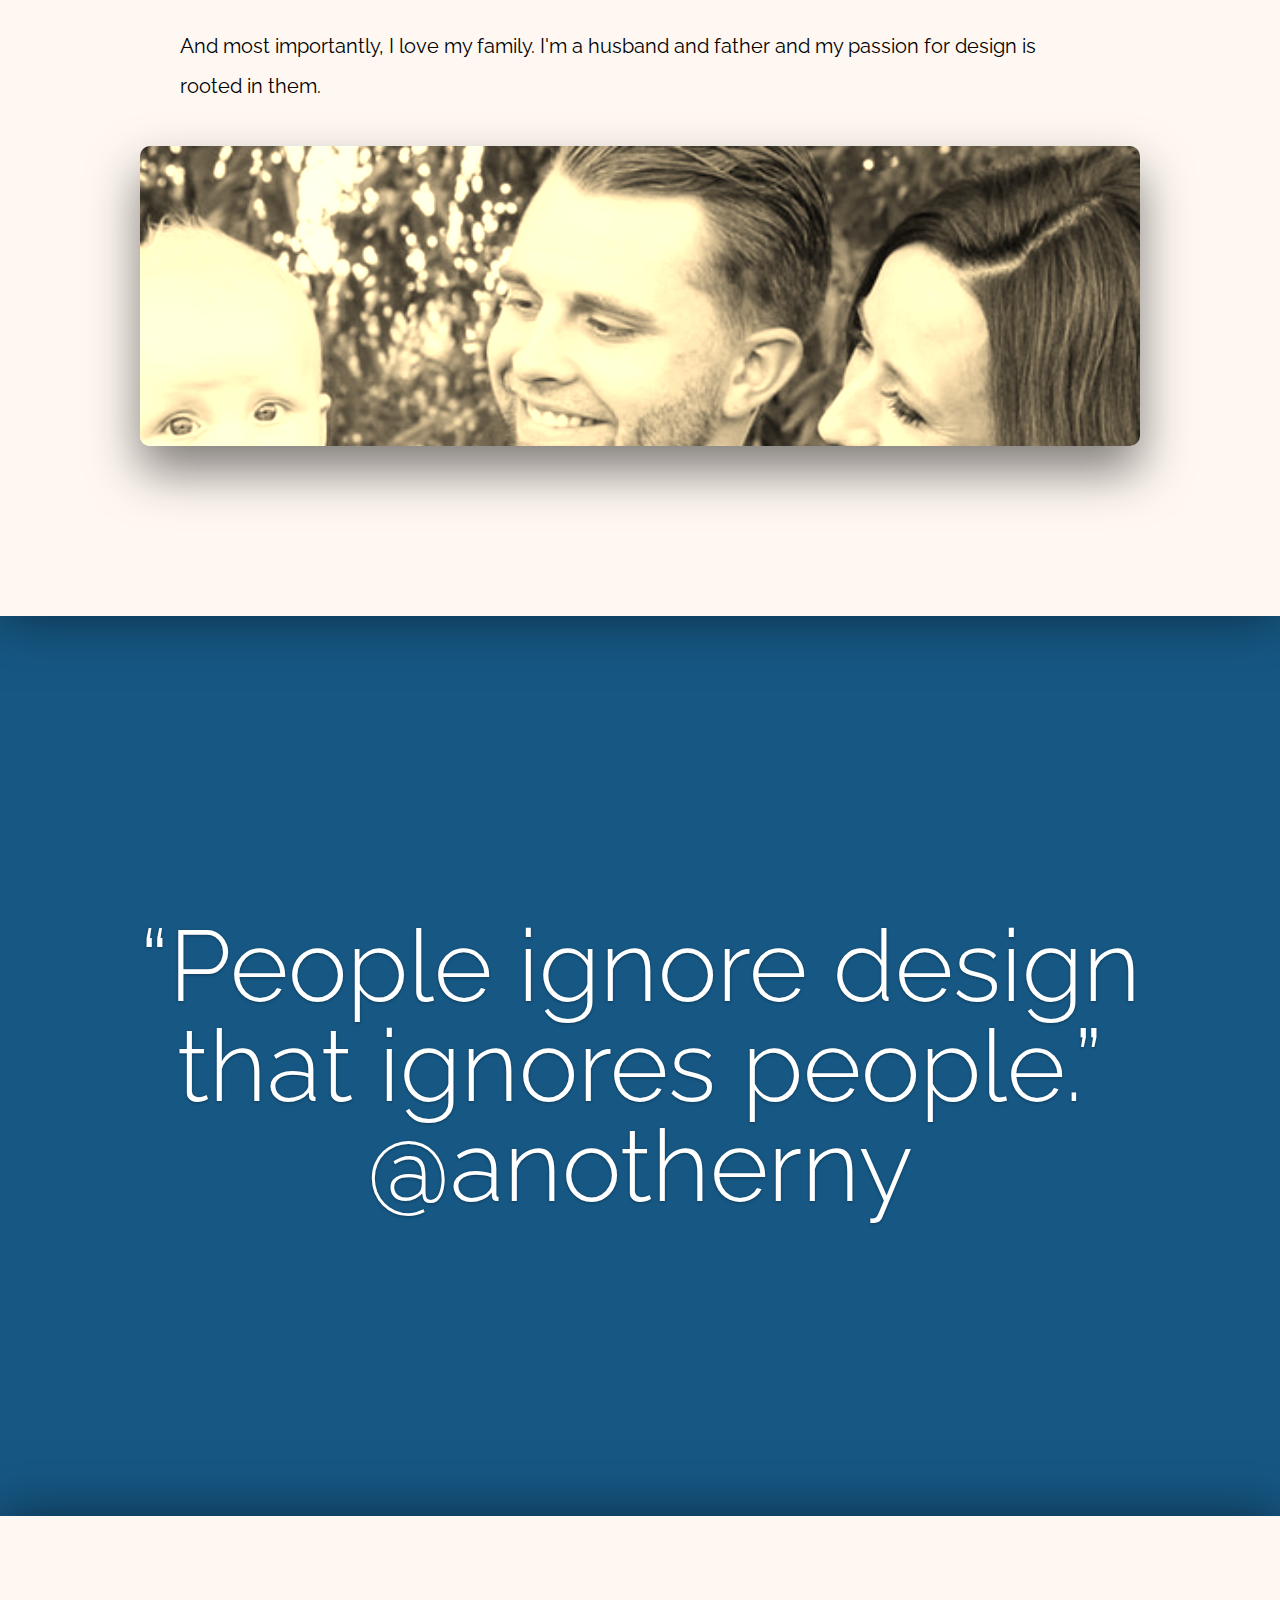
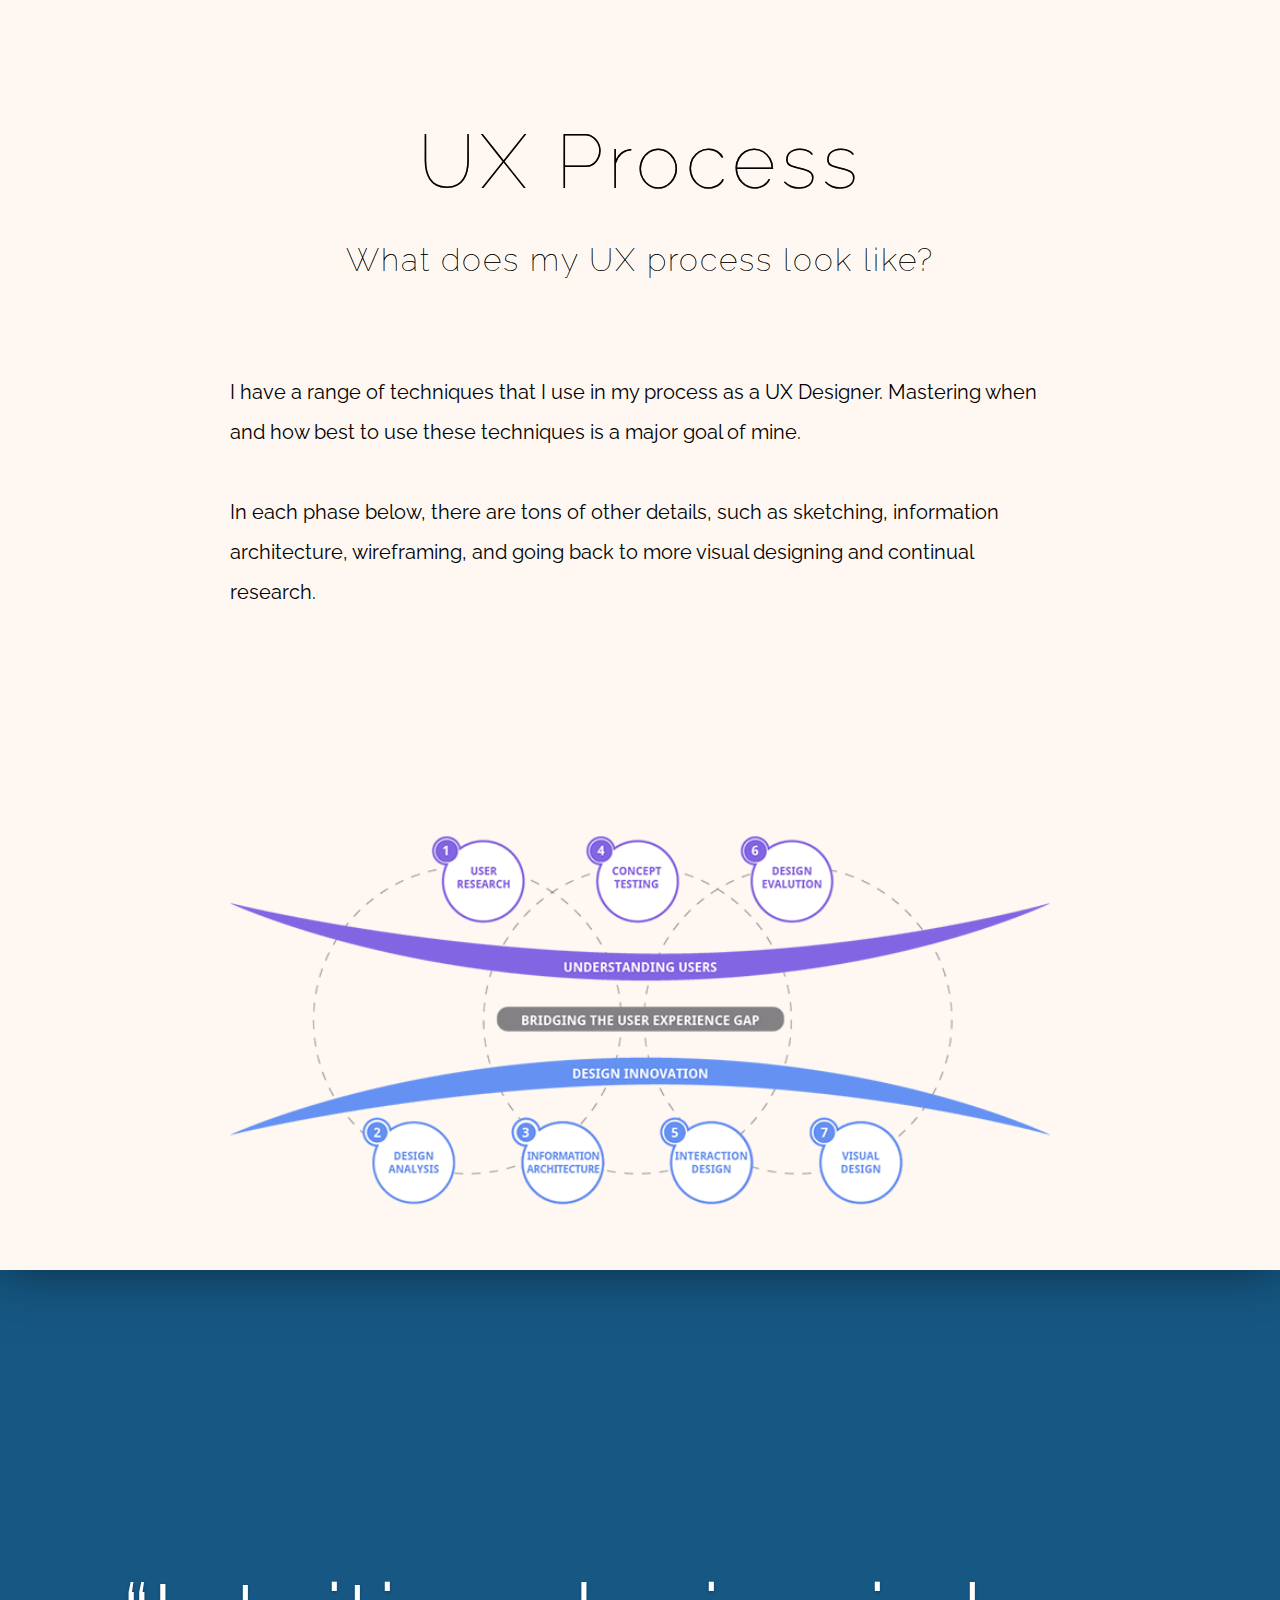
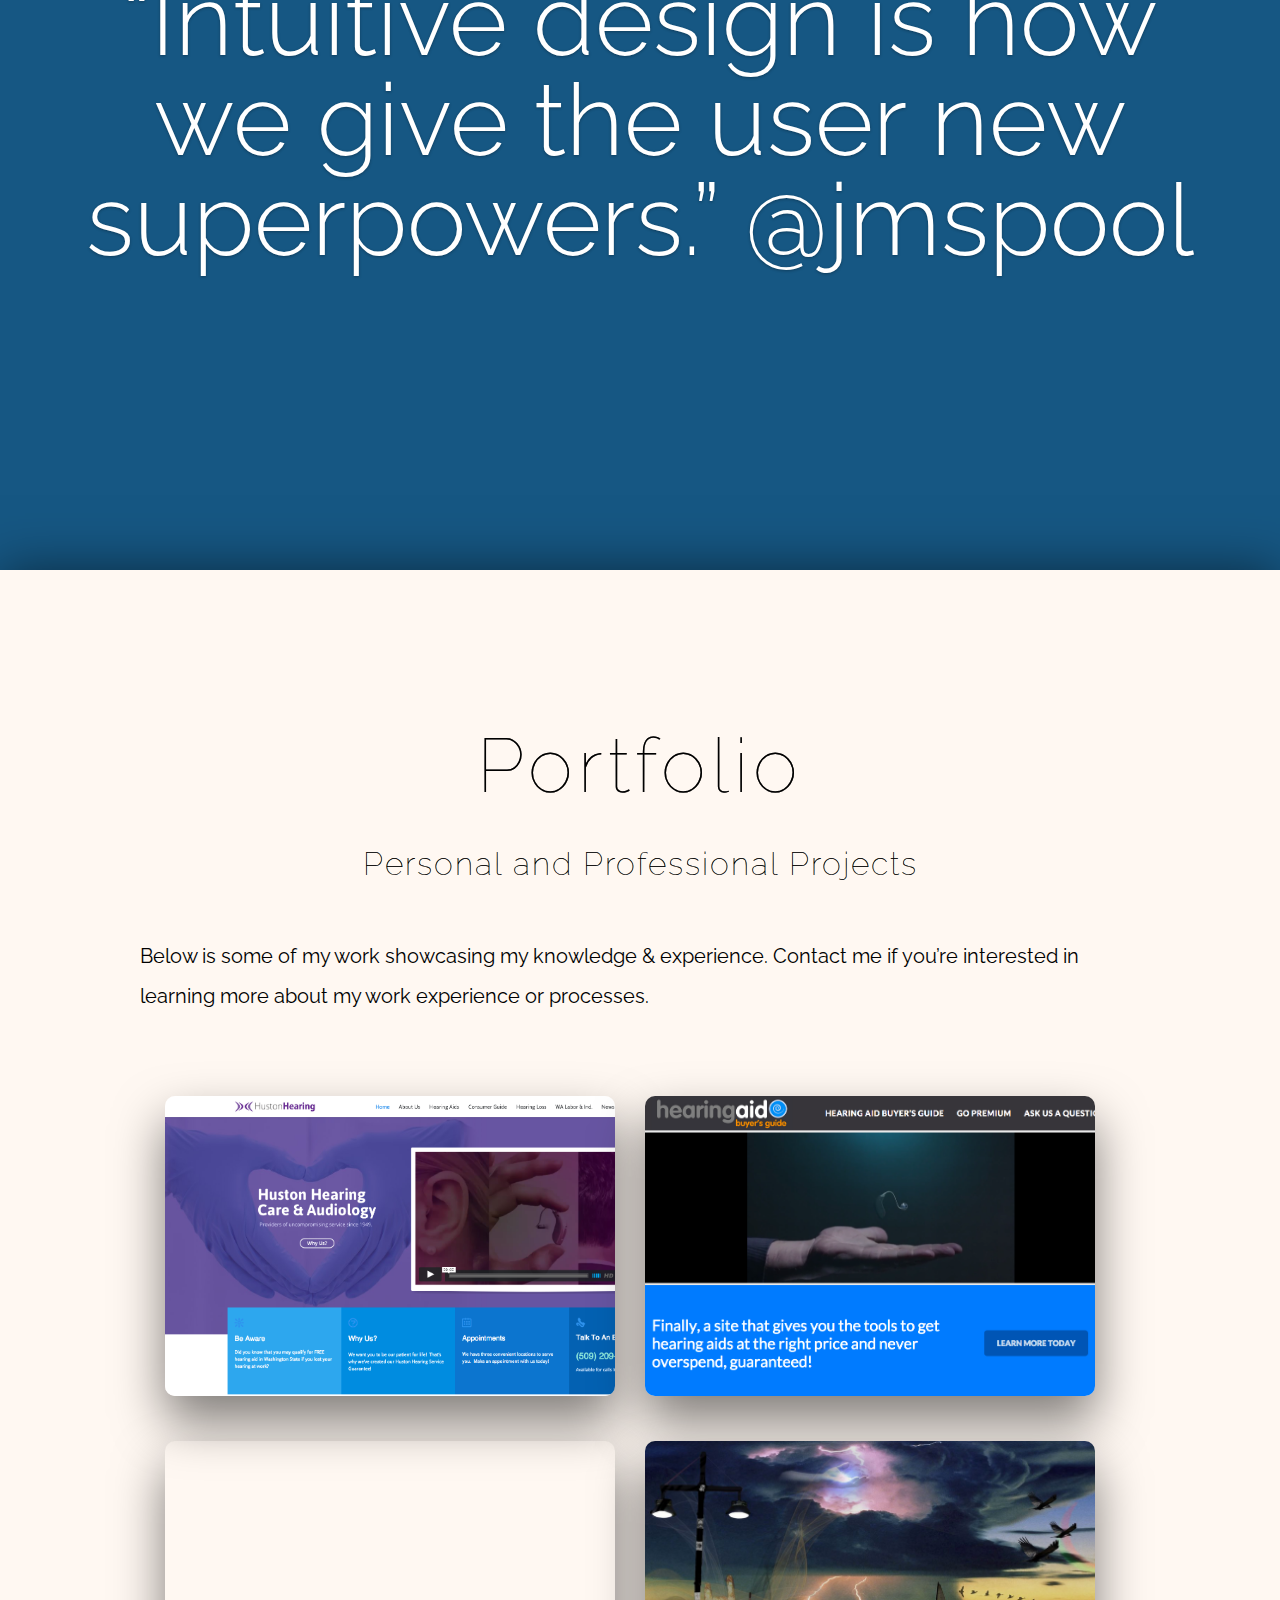
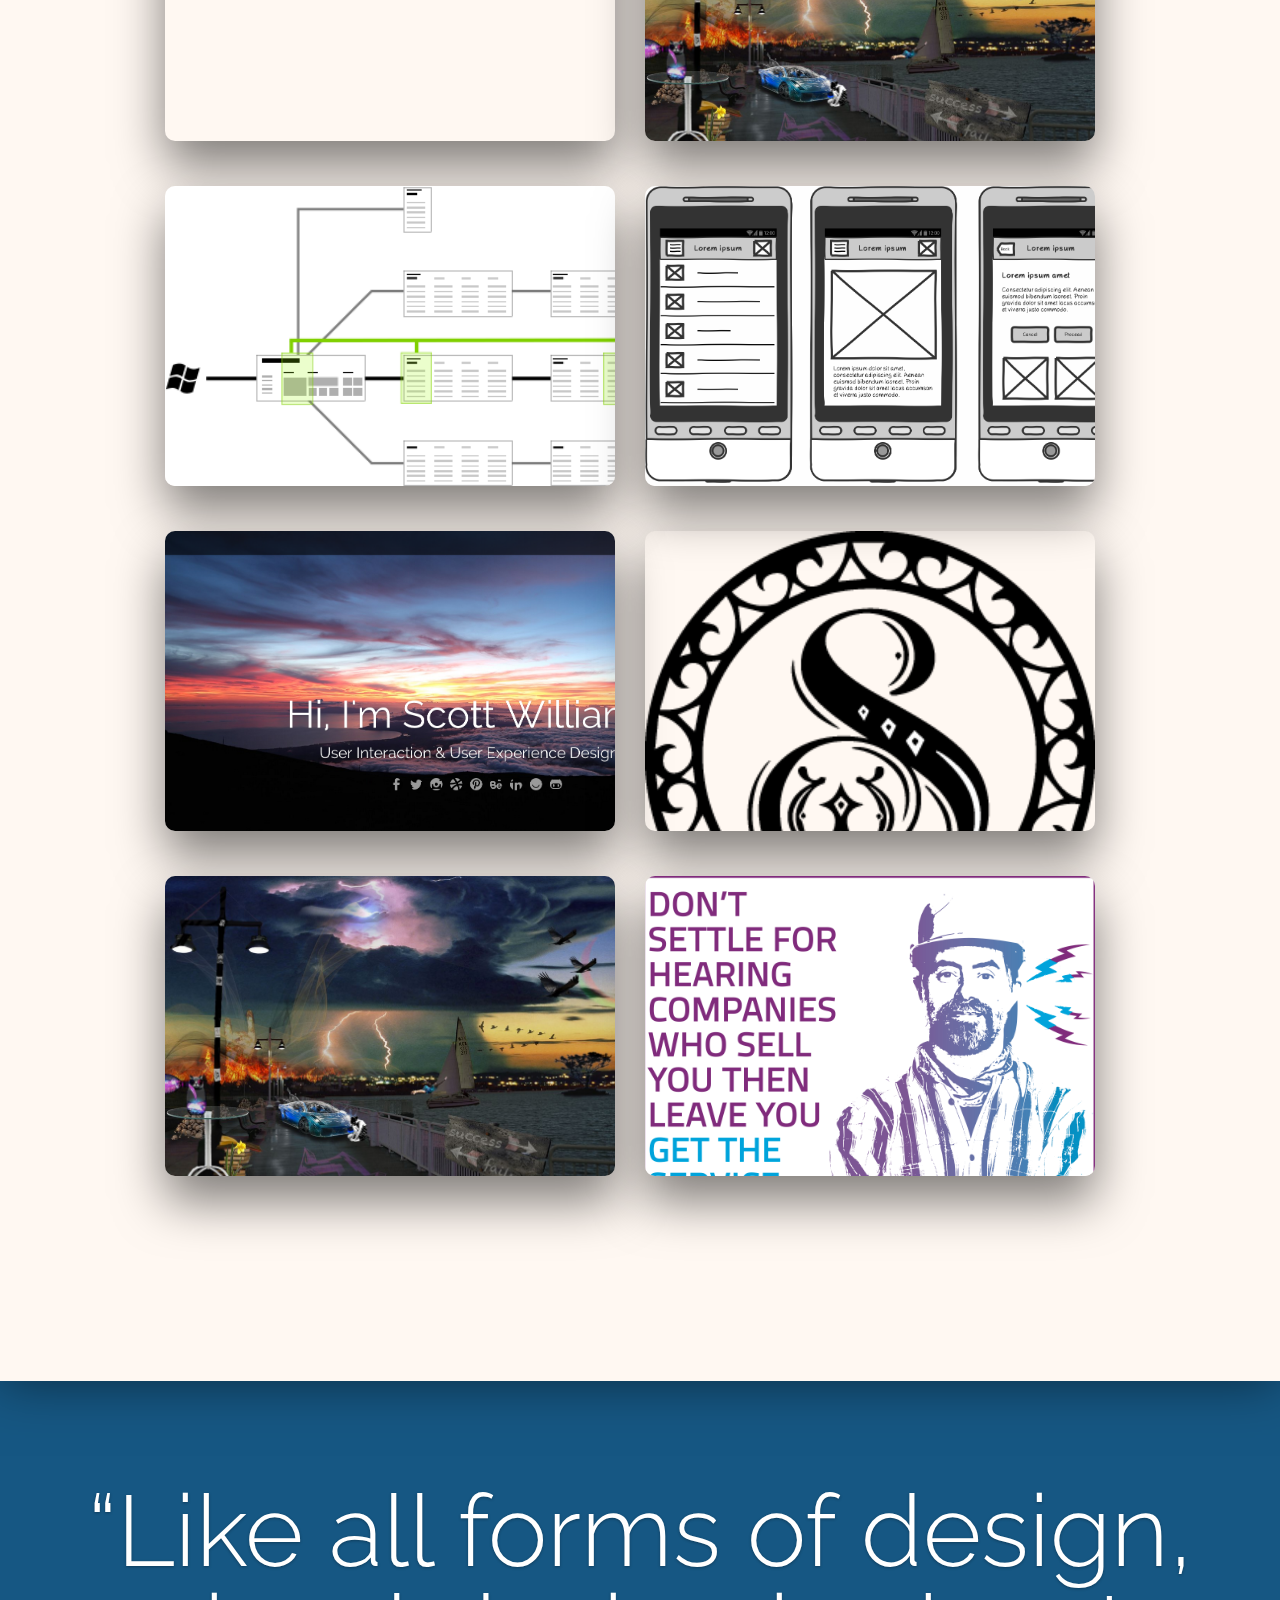
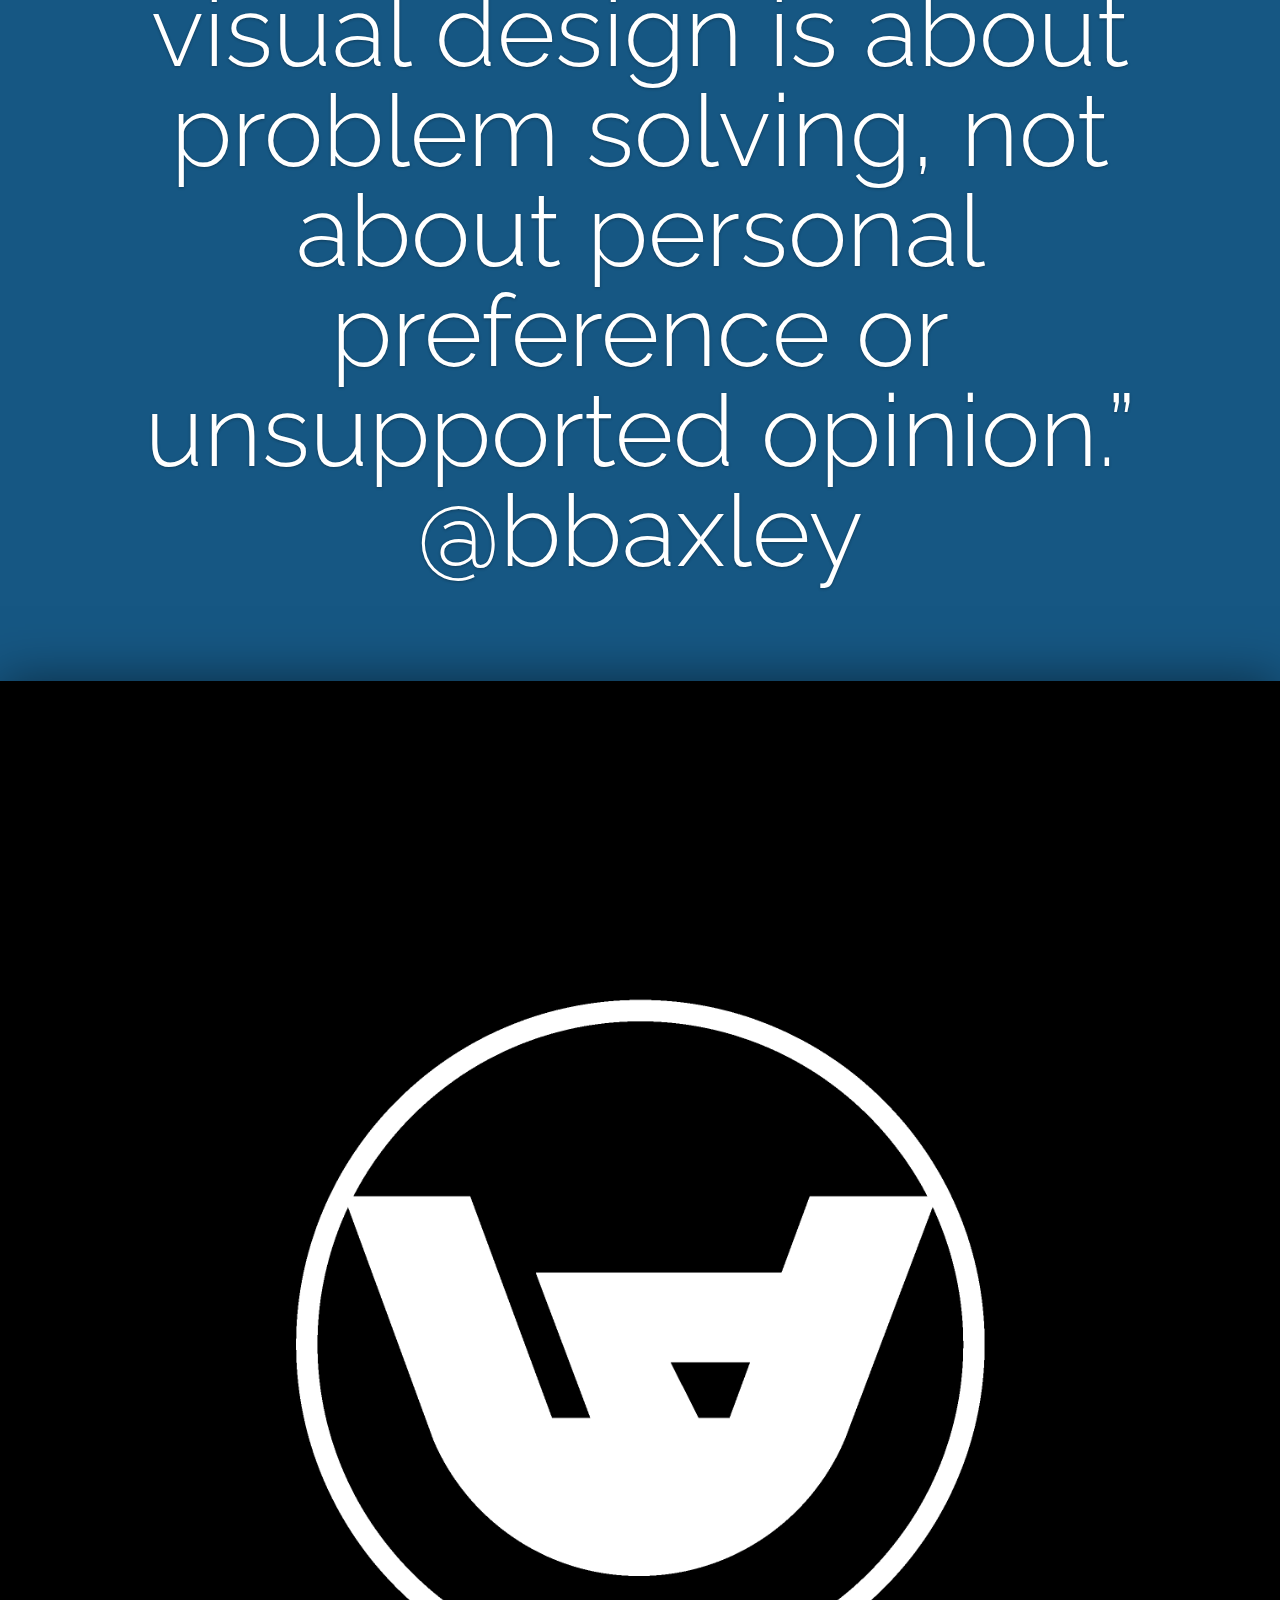
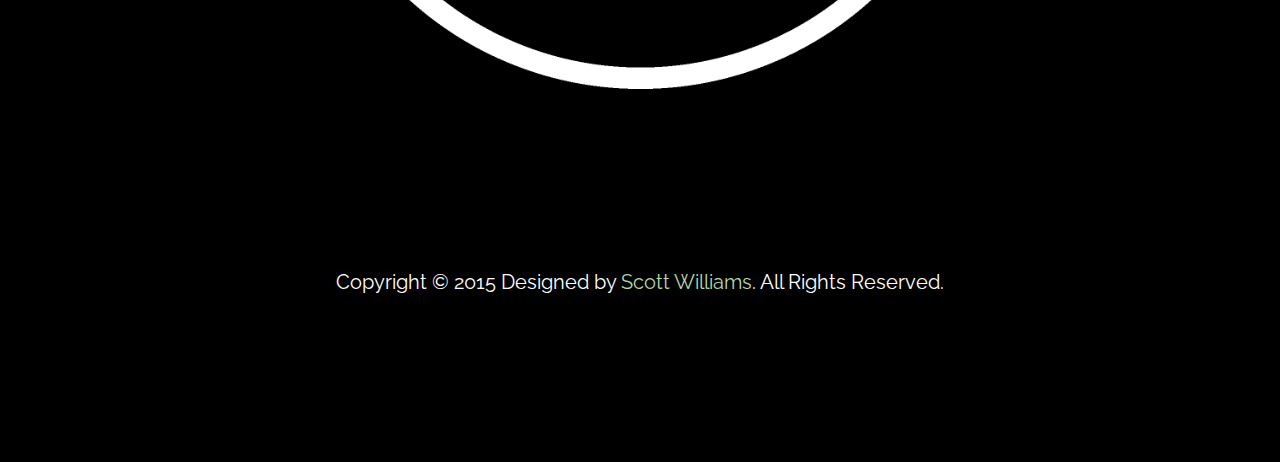
==== commit 65c8e1f1: "portfolio designs" ====
--- a/index.html
+++ b/index.html
@@ -36,11 +36,11 @@
 		<nav>
 			<ul>
 				<li class="menu"><a href="http://stwilliams0223.github.io/home">Home</a></li>
-				<li class="menu"><a href="#">About Me</a></li>
-				<li class="menu"><a href="http://bit.ly/1uKzAhz">Resume</a></li>
-				<li class="menu"><a href="img/scottWilliamsResume.pdf">UX Process</a></li>
-				<li class="menu"><a href="#">Portfolio</a></li>
-				<li class="contact"><a href="#">Contact</a></li>
+				<li class="menu"><a href="#aboutme">About Me</a></li>
+				<li class="menu"><a href="http://bit.ly/1uKzAhz" target="_blank">Resume</a></li>
+				<li class="menu"><a href="#uxprocess">UX Process</a></li>
+				<li class="menu"><a href="#portfolio">Portfolio</a></li>
+				<li class="contact"><a href="mailto:scott.williams.aftr@gmail.com">Contact</a></li>
 			</ul>
 		</nav> <!-- nav -->
 	</header>
@@ -51,21 +51,21 @@
 			<h5>User Interaction &amp; User Experience Designer</h5>
 			<h6><ul class="social">
 				<li class="icon"><a href="#"><img src="img/fb.png" alt="Facebook"></a></li>
-				<li class="icon"><a href="#"><img src="img/t.png" alt="Twitter"></a></li>
-				<li class="icon"><a href="#"><img src="img/insta.png" alt="Instagram"></a></li>
-				<li class="icon"><a href="#"><img src="img/db.png" alt="Dribble"></a></li>
-				<li class="icon"><a href="#"><img src="img/pin.png" alt="Pinterest"></a></li>
-				<li class="icon"><a href="#"><img src="img/be.png" alt="Behance"></a></li>
-				<li class="icon"><a href="#"><img src="img/in.png" alt="LinkedIn"></a></li>
-				<li class="icon"><a href="#"><img src="img/ello.png" alt="Ello"></a></li>
-				<li class="icon"><a href="#"><img src="img/git.png" alt="Github"></a></li>
+				<li class="icon"><a href="https://twitter.com/scottwiIIiams"><img src="img/t.png" alt="Twitter"></a></li>
+				<li class="icon"><a href="http://instagram.com/hi.im.scottwilliams/"><img src="img/insta.png" alt="Instagram"></a></li>
+				<li class="icon"><a href="https://dribbble.com/scottwiIIiams"><img src="img/db.png" alt="Dribble"></a></li>
+				<li class="icon"><a href="https://www.pinterest.com/scottwiIIiams"><img src="img/pin.png" alt="Pinterest"></a></li>
+				<li class="icon"><a href="http://www.behance.net/scottwiIIiams"><img src="img/be.png" alt="Behance"></a></li>
+				<li class="icon"><a href="www.linkedin.com/in/scottwiIIiams"><img src="img/in.png" alt="LinkedIn"></a></li>
+				<li class="icon"><a href="https://ello.co/stwilliams"><img src="img/ello.png" alt="Ello"></a></li>
+				<li class="icon"><a href="https://github.com/stwilliams0223"><img src="img/git.png" alt="Github"></a></li>
 		</ul></h6>
 
 		</div> <!-- fixed-bg -->
 
 		<div class="scrolling-bg color-1">
 			<div class="container">
-
+<a name="aboutme"></a>
 				<h1 class="title">What's to Know?</h1>
 
 					<h3 class="subtitle">Well, I'm a family man and a designer</h3>
@@ -91,7 +91,7 @@
 						</figure>
 					  <div class="case-study__overlay">
 					  	<h2 class="case-study__title">Hire Me</h2>
-					    <a class="case-study__link" href="#">View My Resume</a>
+					    <a class="case-study__link" <a href="http://bit.ly/1uKzAhz" target="_blank">View My Resume</a>
 					  </div>
 					</div>
 				
@@ -116,7 +116,7 @@
 				<p>
 					<div class="case-study-gallery">
 
-
+<a name="uxprocess"></a>
  <h1 class="title">UX Process</h1>
 
 					<h3 class="subtitle">What does my UX process look like?</h3>
@@ -152,8 +152,8 @@
 
 		<div class="scrolling-bg color-3">
 			<div class="container">
+			<a name="portfolio"></a>
 			
-			
 
 						 <h1 class="title">Portfolio</h1>
 
@@ -171,8 +171,8 @@
 		<img class="case-study__img" src="" alt="" />
 	</figure>
   <div class="case-study__overlay">
-  	<h2 class="case-study__title">Sketching &amp; Layouts</h2>
-    <a class="case-study__link" href="#">View Sketches</a>
+  	<h2 class="case-study__title">Huston Hearing</h2>
+    <a class="case-study__link" href="http://stwilliams0223.github.io/home/huston.html">See Case Study</a>
   </div>
 </div>
   
@@ -181,8 +181,8 @@
 		<img class="case-study__img" src="" alt="" />
 	</figure>
   <div class="case-study__overlay">
-  	<h2 class="case-study__title">Wireframing</h2>
-    <a class="case-study__link" href="#">View Wireframes</a>
+  	<h2 class="case-study__title">Buyer's Guide</h2>
+    <a class="case-study__link" href="http://stwilliams0223.github.io/home/wireframing.html">See Case Study</a>
   </div>
 </div>
   
@@ -191,8 +191,8 @@
 		<img class="case-study__img" src="" alt="" />
 	</figure>
   <div class="case-study__overlay">
-  	<h2 class="case-study__title">Info. Architecture</h2>
-    <a class="case-study__link" href="#">View Process</a>
+  	<h2 class="case-study__title">Logo Design</h2>
+    <a class="case-study__link" href="http://stwilliams0223.github.io/home/information-architecture.html">See Logos</a>
   </div>
 </div>
   
@@ -201,8 +201,8 @@
 		<img class="case-study__img" src="" alt="" />
 	</figure>
   <div class="case-study__overlay">
-  	<h2 class="case-study__title">Research</h2>
-    <a class="case-study__link" href="#">View Process</a>
+  	<h2 class="case-study__title">Student Work</h2>
+    <a class="case-study__link" href="http://stwilliams0223.github.io/home/research.html">See Work</a>
   </div>
 </div>
   
@@ -211,8 +211,8 @@
 		<img class="case-study__img" src="" alt="" />
 	</figure>
   <div class="case-study__overlay">
-  	<h2 class="case-study__title">Pageflows</h2>
-    <a class="case-study__link" href="#">View Pageflows</a>
+  	<h2 class="case-study__title">Photography</h2>
+    <a class="case-study__link" href="http://stwilliams0223.github.io/home/pageflows.html">See Photos</a>
   </div>
 </div>
   
@@ -221,8 +221,8 @@
 		<img class="case-study__img" src="" alt="" />
 	</figure>
   <div class="case-study__overlay">
-  	<h2 class="case-study__title">Prototypes</h2>
-    <a class="case-study__link" href="#">View Prototypes</a>
+  	<h2 class="case-study__title">Seriously?</h2>
+    <a class="case-study__link" href="http://stwilliams0223.github.io/home/prototypes.html">Hire Me Already!</a>
   </div>
 </div>
 
@@ -232,7 +232,7 @@
 	</figure>
   <div class="case-study__overlay">
   	<h2 class="case-study__title">Visual Design</h2>
-    <a class="case-study__link" href="#">View Designs</a>
+    <a class="case-study__link" href="http://stwilliams0223.github.io/home/visual-design.html">View Designs</a>
   </div>
 </div>
 
@@ -242,7 +242,7 @@
 	</figure>
   <div class="case-study__overlay">
   	<h2 class="case-study__title">Logo &amp; Icon Design</h2>
-    <a class="case-study__link" href="#">View Logos</a>
+    <a class="case-study__link" href="http://stwilliams0223.github.io/home/logo-design.html">View Logos</a>
   </div>
 </div>
 
@@ -252,7 +252,7 @@
 	</figure>
   <div class="case-study__overlay">
   	<h2 class="case-study__title">Student Work</h2>
-    <a class="case-study__link" href="#">View Work</a>
+    <a class="case-study__link" href="http://stwilliams0223.github.io/home/student-work.html">View Work</a>
   </div>
 </div>
 
@@ -261,8 +261,8 @@
 		<img class="case-study__img" src="" alt="" />
 	</figure>
   <div class="case-study__overlay">
-  	<h2 class="case-study__title">Prof. Projects</h2>
-    <a class="case-study__link" href="#">View Projects</a>
+  	<h2 class="case-study__title">Prof. Work</h2>
+    <a class="case-study__link" href="http://stwilliams0223.github.io/home/prof-work.html">View Work</a>
   </div>
 </div>
 
@@ -284,7 +284,7 @@
 		   				 <!-- Copyright Info -->
 		 
 
-				        <p class="footer"><center>Copyright &copy; 2014 
+				        <p class="footer"><center>Copyright &copy; 2015 
 				        Designed by <a href="http://stwilliams0223.github.io">Scott Williams</a>. All Rights Reserved.</center></p>
 		    
 
@@ -295,7 +295,22 @@
 	</main> <!-- main-content -->
 	<script src="http://ajax.googleapis.com/ajax/libs/jquery/1.11.0/jquery.min.js"></script>
 	<script src="js/main.js"></script> <!-- Resource jQuery -->
-
+	<script> $('.gallery ul li a').click(function() {
+     var itemID = $(this).attr('href');
+     $('.gallery ul').addClass('item_open');
+     $(itemID).addClass('item_open');
+     return false;
+ });
+ $('.close').click(function() {
+     $('.port, .gallery ul').removeClass('item_open');
+     return false;
+ });
+
+ $(".gallery ul li a").click(function() {
+     $('html, body').animate({
+         scrollTop: parseInt($("#top").offset().top)
+     }, 400);
+ });</script>
 
 </body>
 </html>--- a/css/style.css
+++ b/css/style.css
@@ -429,6 +429,49 @@
  
 }
 
+.fixed-bg.bg-5 {
+  background-image: url("../img/bg4.jpg");
+ 
+}
+
+.fixed-bg.bg-6 {
+  background-image: url("../img/bg4.jpg");
+ 
+}
+
+.fixed-bg.bg-7 {
+  background-image: url("../img/bg4.jpg");
+ 
+}
+
+.fixed-bg.bg-8 {
+  background-image: url("../img/bg4.jpg");
+ 
+}
+
+.fixed-bg.bg-9 {
+  background-image: url("../img/bg4.jpg");
+ 
+}
+
+.fixed-bg.bg-10 {
+  background-image: url("../img/bg4.jpg");
+ 
+}
+
+.fixed-bg.bg-11 {
+  background-image: url("../img/bg4.jpg");
+ 
+}
+ .portfolio-title .fixed-bg{
+
+
+  min-height: 40%;
+  
+
+
+ }
+
 
 
 @media only screen and (min-width: 768px) {
@@ -506,6 +549,12 @@
 
 }
 
+
+}
+
+.portfolio-title .scrolling-bg {
+
+  padding: 3em 0;
 
 }
 
@@ -618,10 +667,66 @@
   overflow: hidden;
   transition: all .4s ease;
 }
+
+.case-study-img {
+  position: relative;
+  display: block;
+  width: 90%;
+  height: 400px;
+  margin: 0 auto 2rem;
+  background-size: cover;
+  border-radius: 10px;
+  box-shadow: 0px 25px 50px rgba(0, 0, 0, 0.5);
+  overflow: hidden;
+  transition: all .4s ease;
+}
+
+.work1 .case-study-img {
+ 
+
+  background-color: white;
+
+}
+
+
+.description {
+  position: relative;
+  display: block;
+  width: 90%;
+  height: 250px;
+  margin: 0 auto 2rem;
+  background-size: cover;
+  border-radius: 10px;
+  overflow: hidden;
+  transition: all .4s ease;
+}
+
+.description h2{
+  font-size: 1.2em;
+  font-weight: bold;
+}
+
+.description p{
+  font-size: .9em;
+}
 @media screen and (min-width: 37.5em) {
   .case-study {
     height: 300px;
   }
+
+  .description{
+    height: 300px;
+  }
+
+  .description h2{
+  font-size: 1.6em;
+  font-weight: bold;
+}
+
+  .case-study-img {
+    height: 400px;
+  }
+
 }
 @media screen and (min-width: 45em) {
   .case-study {
@@ -629,6 +734,23 @@
     width: 45%;
     margin-left: 25px;
   }
+
+  .case-study-img {
+    display: inline-block;
+    width: 90%;
+    margin-left: 25px;
+  }
+
+  .description {
+    display: inline-block;
+    width: 90%;
+    margin-left: 25px;
+  }
+
+  .description h2{
+  font-size: 1.5em;
+  font-weight: bold;
+}
 }
 
 .case-study__img {
@@ -707,19 +829,20 @@
 }
 
 .study1 {
-  background-image: url("../img/sketching.jpg");
+  background-image: url("../img/huston-hearing-site.png");
 }
 
 .study2 {
-  background-image: url("../img/wireframe.jpg");
+  background-image: url("../img/buyers-guide-site.png");
 }
 
 .study3 {
-  background-image: url("../img/infoarch.gif");
+  background-image: url("../favicon.ico");
+
 }
 
 .study4 {
-  background-image: url("../img/research.jpg");
+ background-image: url("../img/composition.png");
 }
 
 .study5 {
@@ -1347,3 +1470,45 @@
 
 }
 
+
+/*button*/
+
+
+.btn {
+  background: #3498db;
+  background-image: -webkit-linear-gradient(top, #3498db, #2980b9);
+  background-image: -moz-linear-gradient(top, #3498db, #2980b9);
+  background-image: -ms-linear-gradient(top, #3498db, #2980b9);
+  background-image: -o-linear-gradient(top, #3498db, #2980b9);
+  background-image: linear-gradient(to bottom, #3498db, #2980b9);
+  -webkit-border-radius: 28;
+  -moz-border-radius: 28;
+  border-radius: 28px;
+  color: #ffffff;
+  font-size: 20px;
+  padding: 10px 20px 10px 20px;
+  text-decoration: none;
+}
+
+.btn:hover {
+  background: #3cb0fd;
+  background-image: -webkit-linear-gradient(top, #3cb0fd, #3498db);
+  background-image: -moz-linear-gradient(top, #3cb0fd, #3498db);
+  background-image: -ms-linear-gradient(top, #3cb0fd, #3498db);
+  background-image: -o-linear-gradient(top, #3cb0fd, #3498db);
+  background-image: linear-gradient(to bottom, #3cb0fd, #3498db);
+  text-decoration: none;
+}
+
+/*portfolio images*/
+
+.img-site{
+
+max-width: 100%;
+
+
+}
+
+
+
+
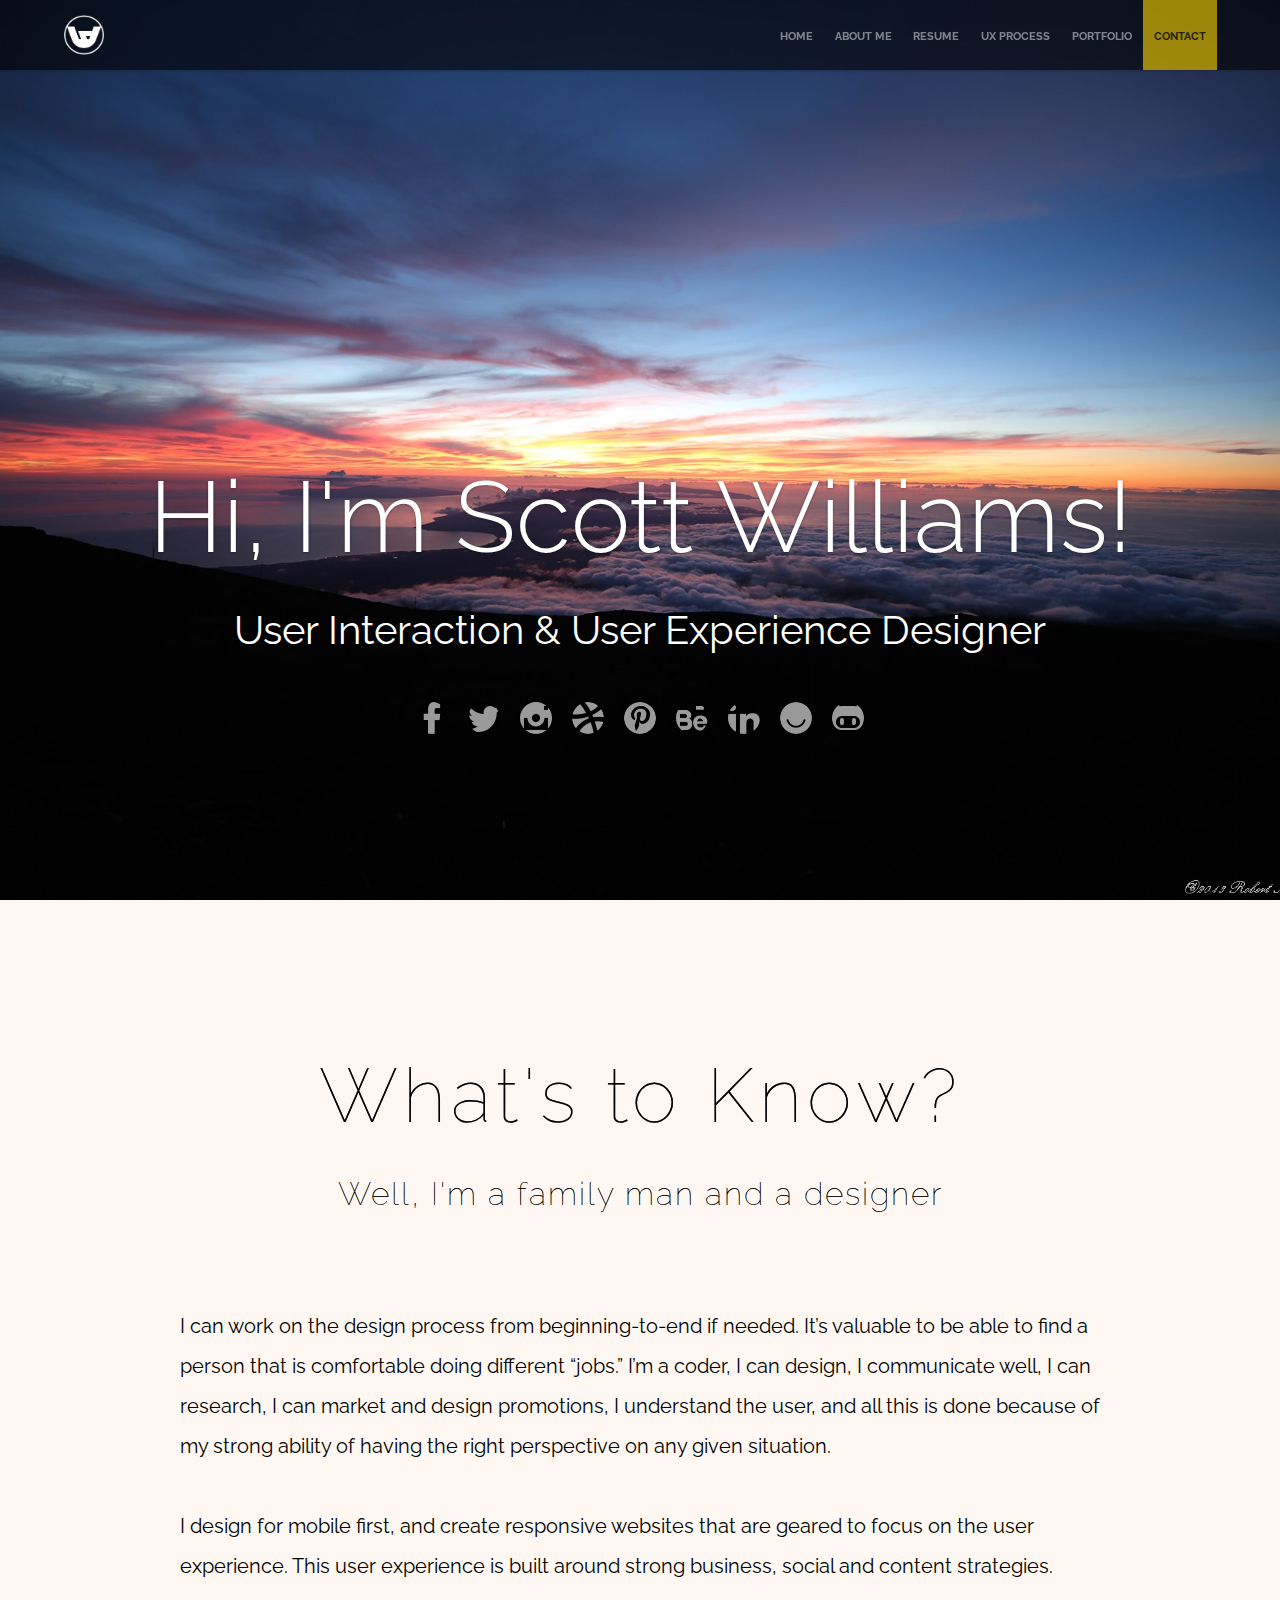
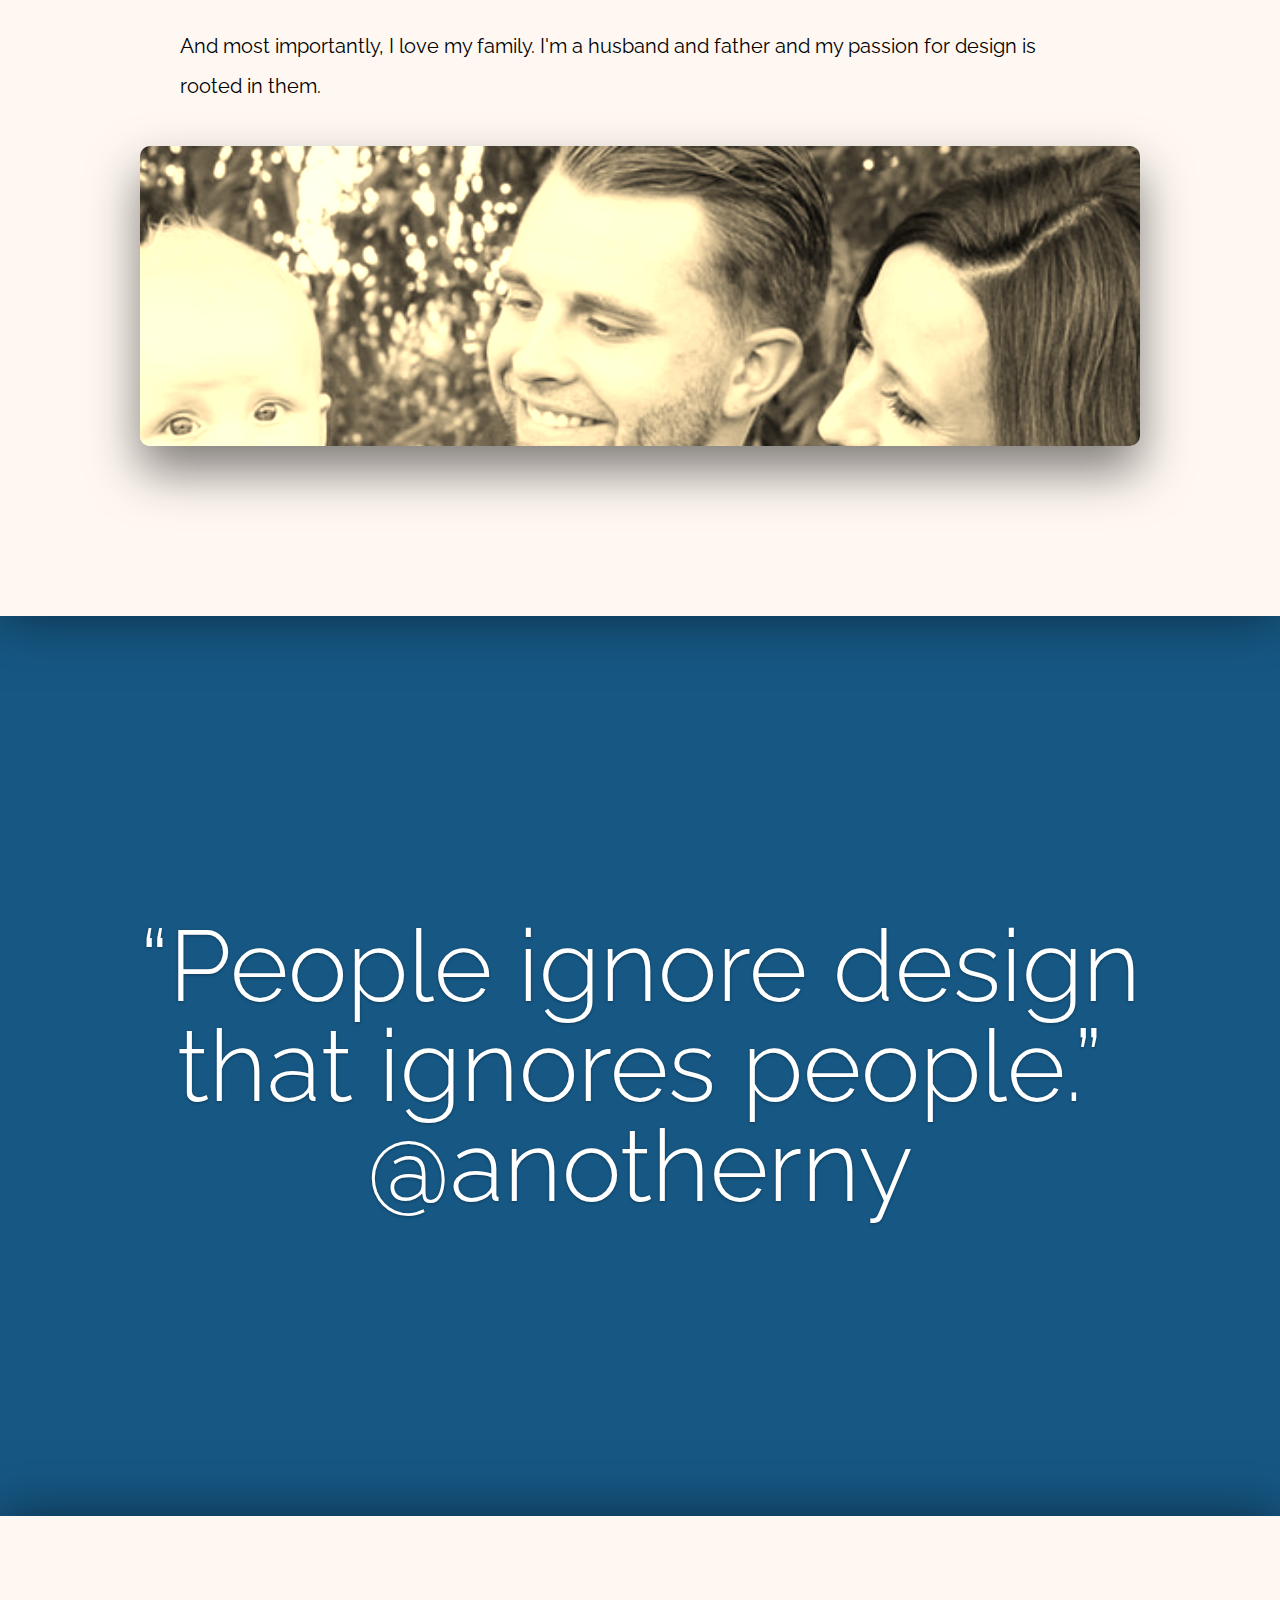
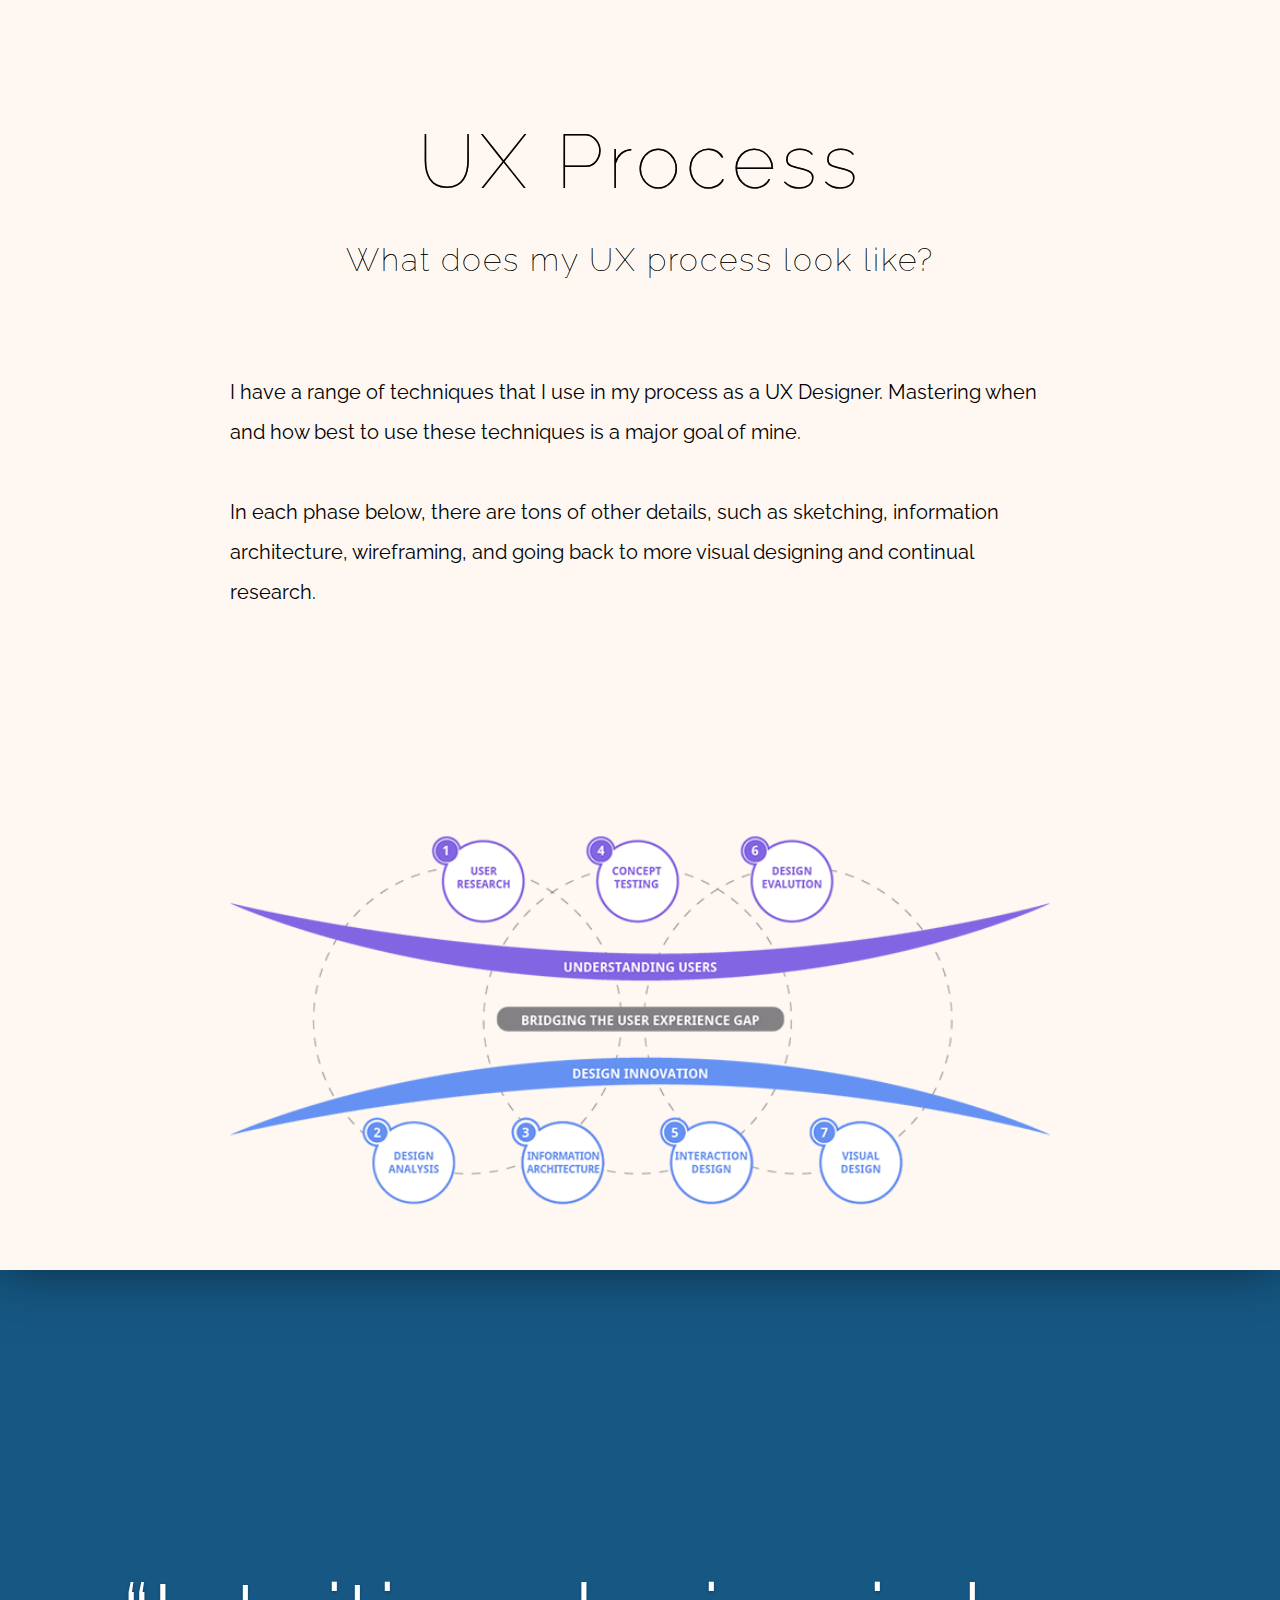
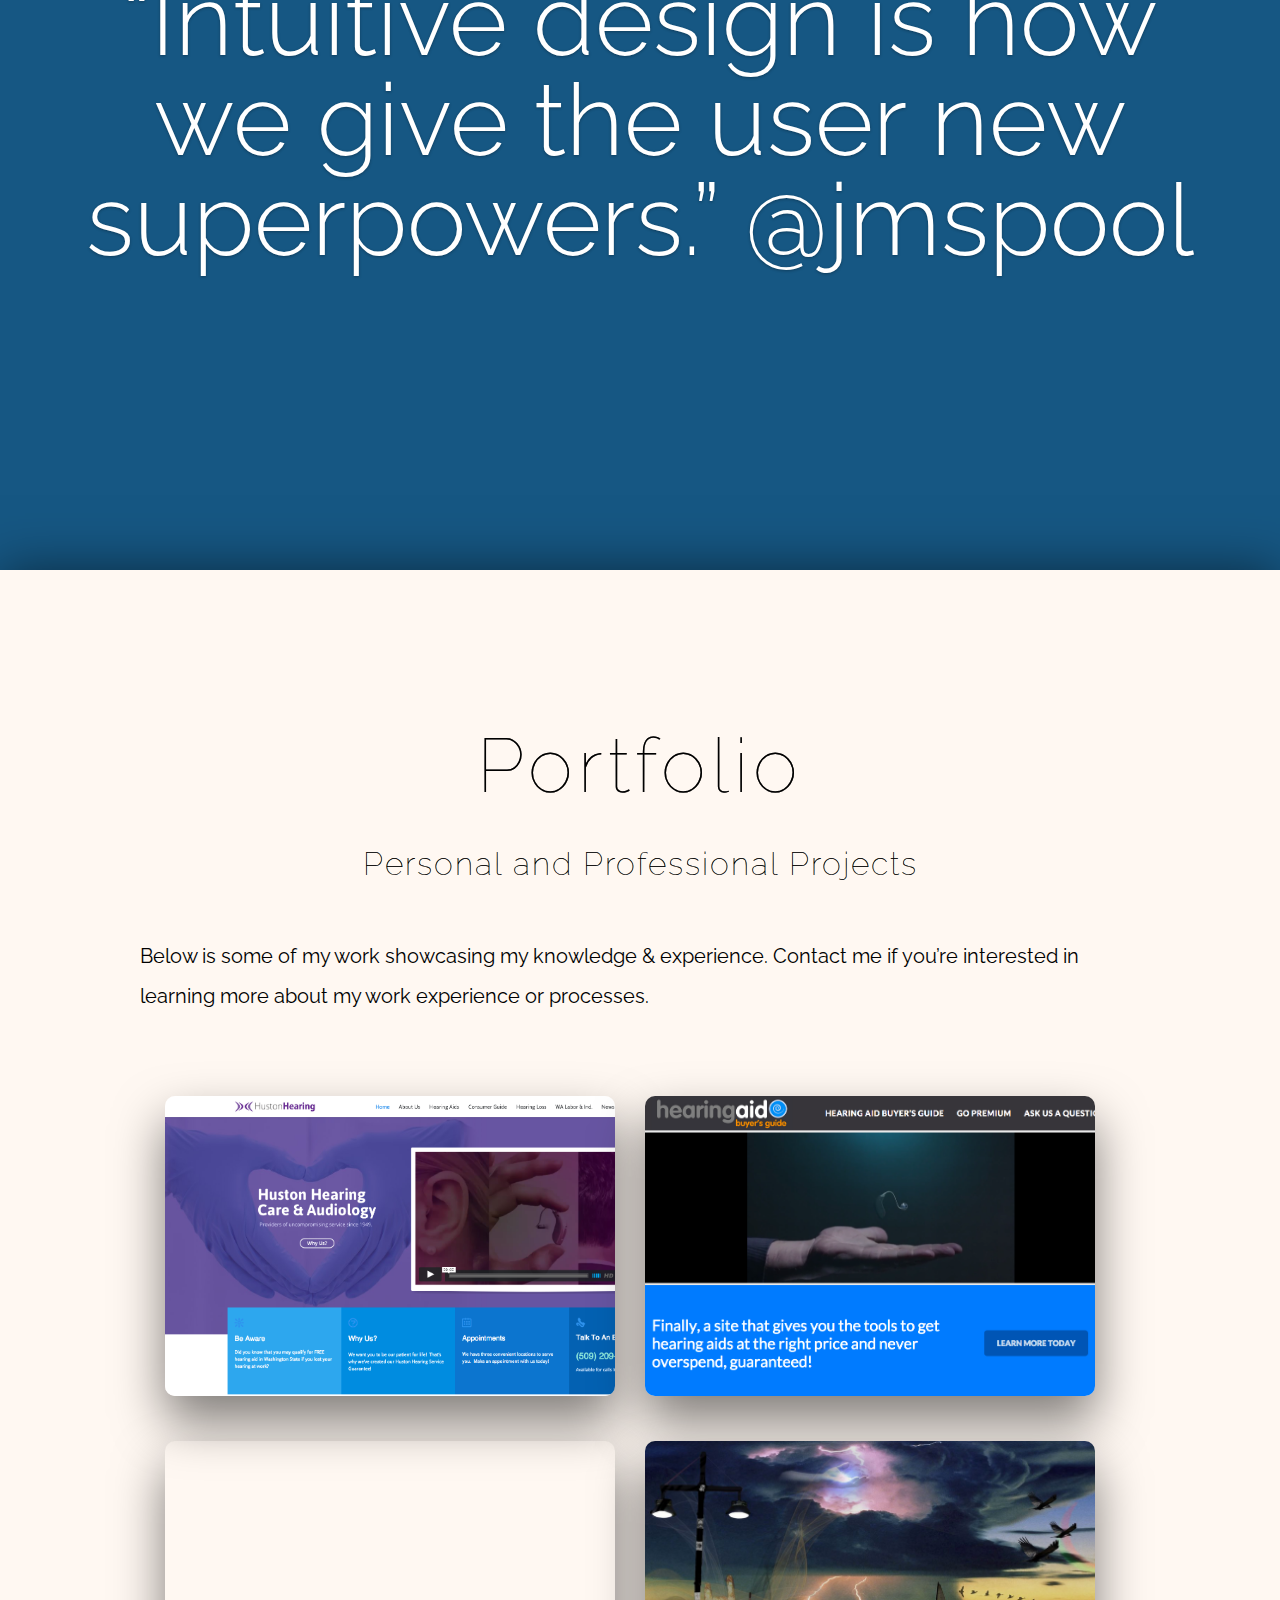
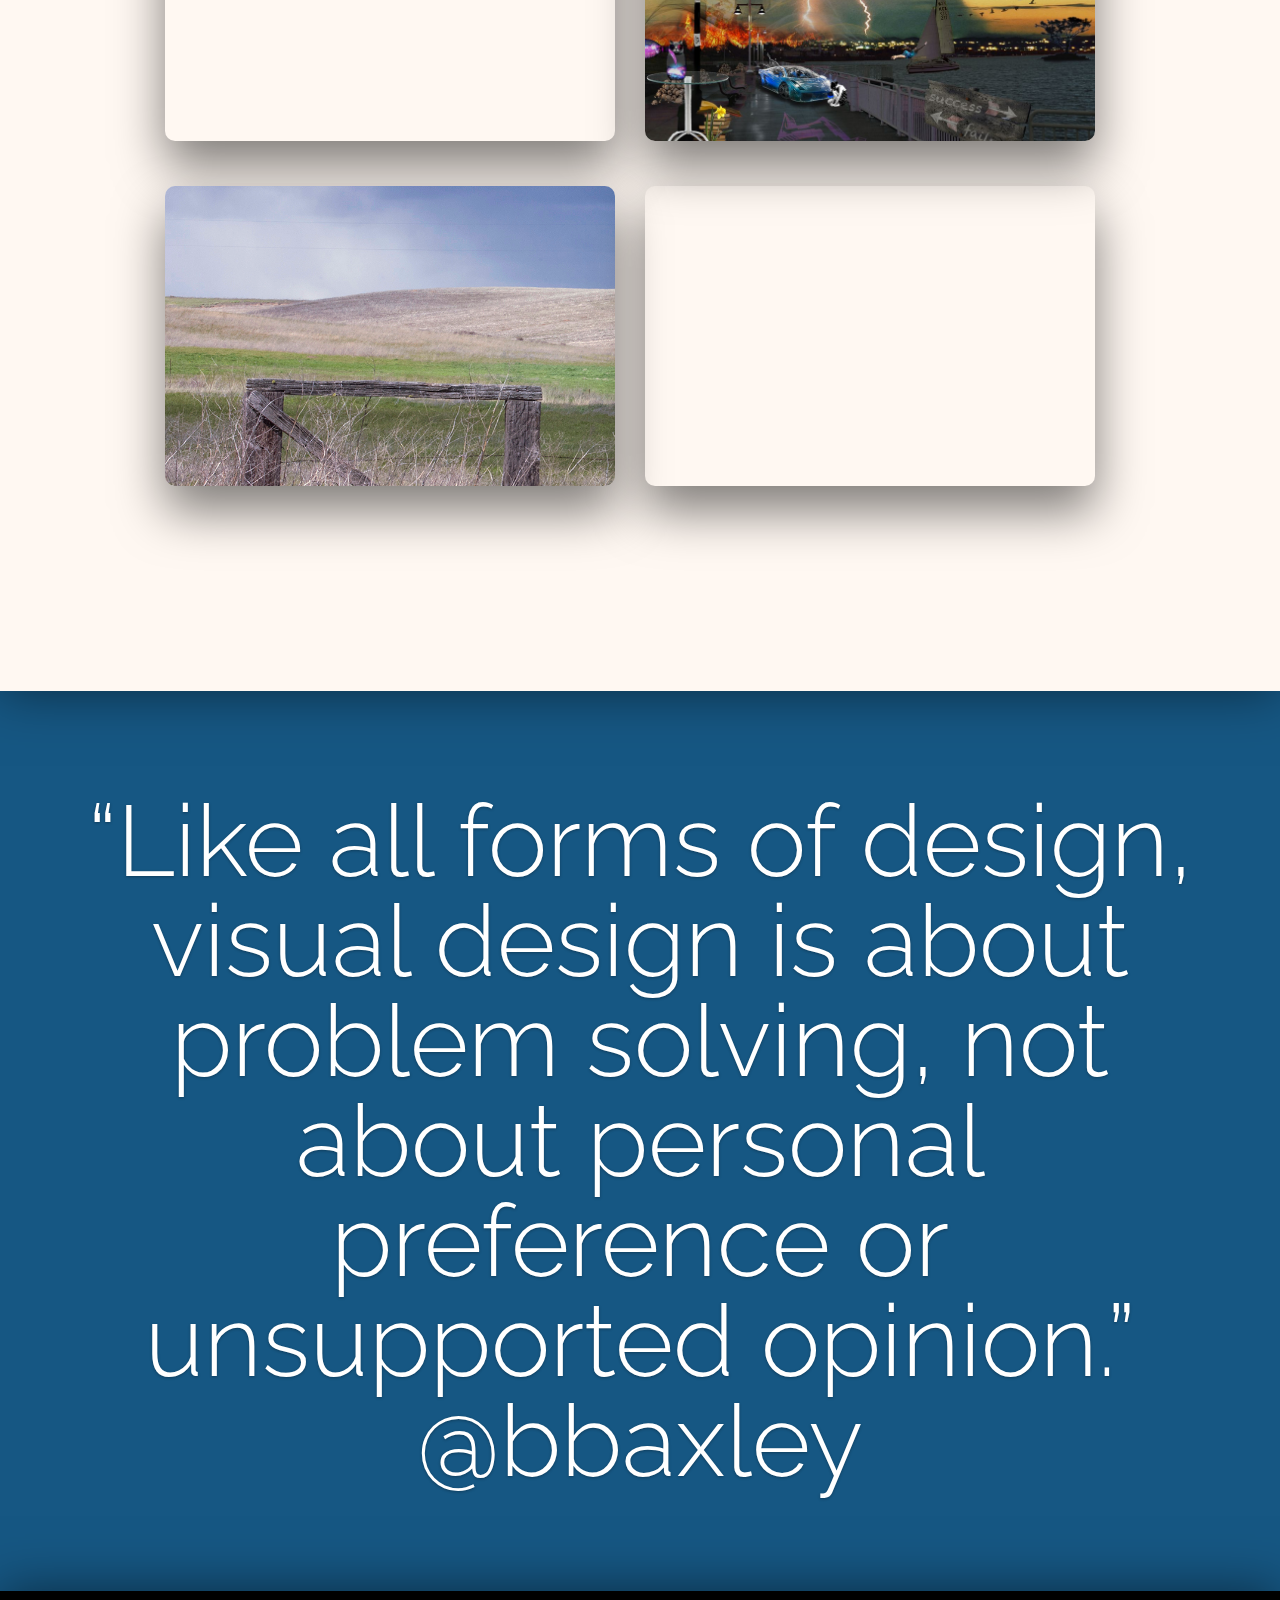
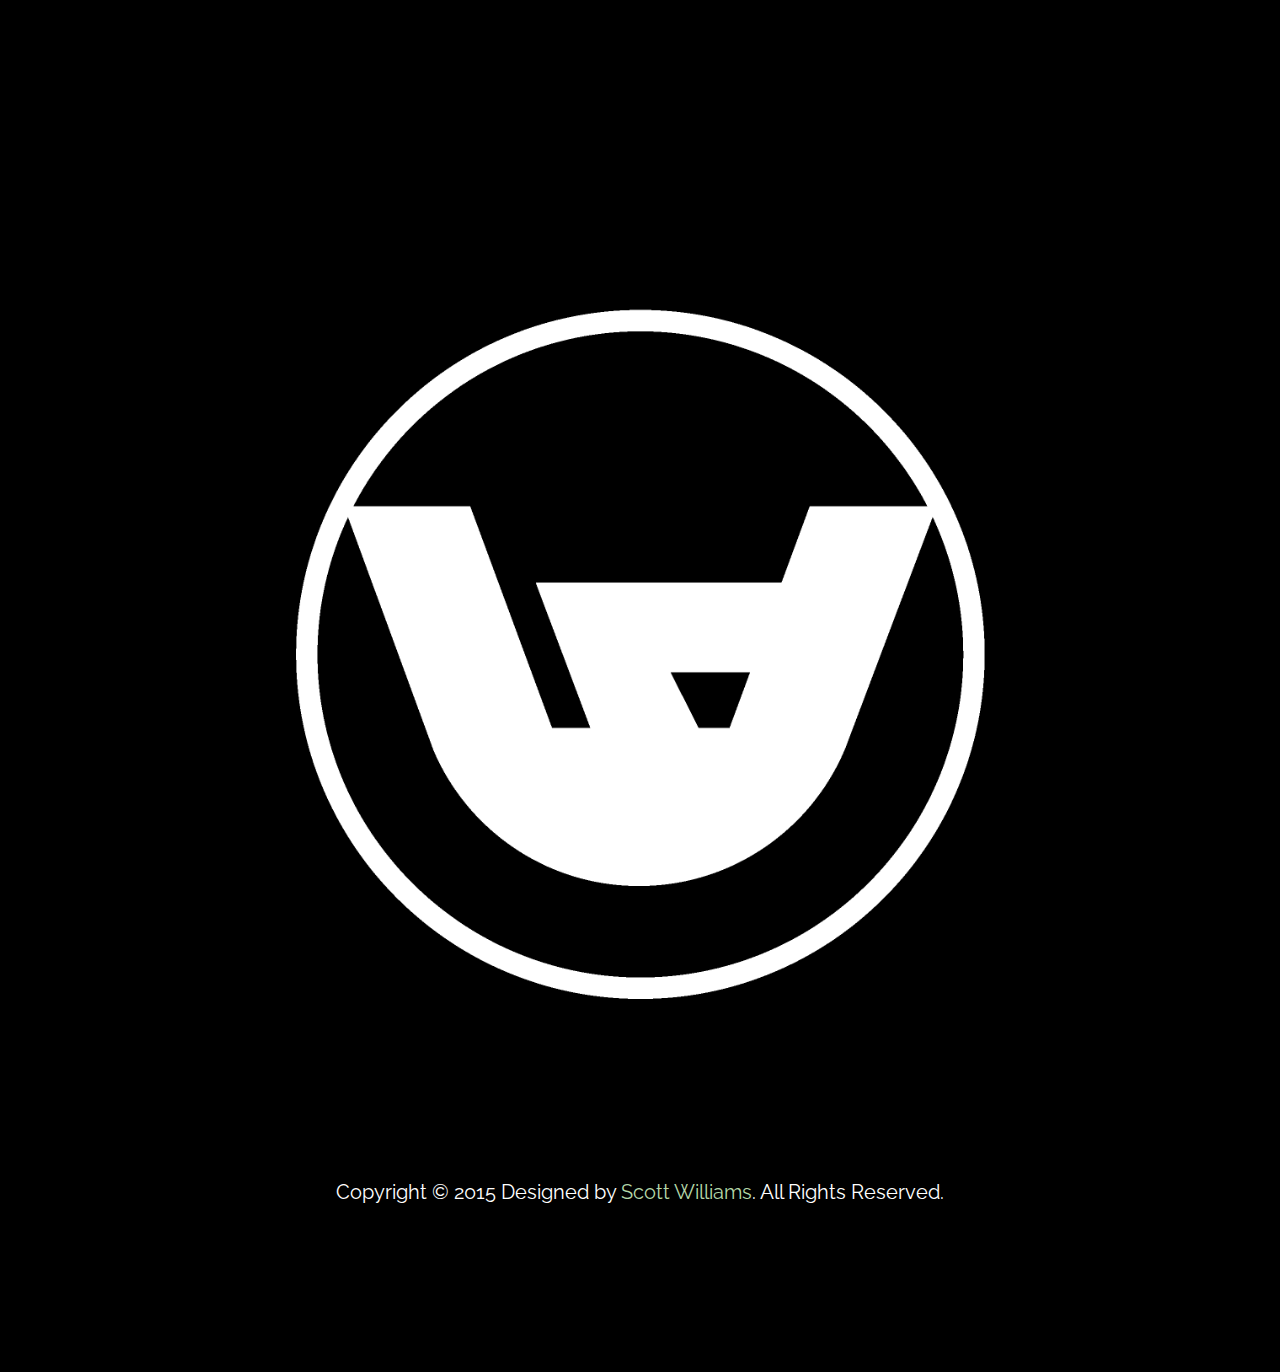
==== commit 118e3420: "refine portfolio" ====
--- a/index.html
+++ b/index.html
@@ -182,7 +182,7 @@
 	</figure>
   <div class="case-study__overlay">
   	<h2 class="case-study__title">Buyer's Guide</h2>
-    <a class="case-study__link" href="http://stwilliams0223.github.io/home/wireframing.html">See Case Study</a>
+    <a class="case-study__link" href="http://stwilliams0223.github.io/home/buyers-guide.html">See Case Study</a>
   </div>
 </div>
   
@@ -192,7 +192,7 @@
 	</figure>
   <div class="case-study__overlay">
   	<h2 class="case-study__title">Logo Design</h2>
-    <a class="case-study__link" href="http://stwilliams0223.github.io/home/information-architecture.html">See Logos</a>
+    <a class="case-study__link" href="http://stwilliams0223.github.io/home/logo-design.html">See Logos</a>
   </div>
 </div>
   
@@ -202,7 +202,7 @@
 	</figure>
   <div class="case-study__overlay">
   	<h2 class="case-study__title">Student Work</h2>
-    <a class="case-study__link" href="http://stwilliams0223.github.io/home/research.html">See Work</a>
+    <a class="case-study__link" href="http://stwilliams0223.github.io/home/student-work.html">See Work</a>
   </div>
 </div>
   
@@ -212,7 +212,7 @@
 	</figure>
   <div class="case-study__overlay">
   	<h2 class="case-study__title">Photography</h2>
-    <a class="case-study__link" href="http://stwilliams0223.github.io/home/pageflows.html">See Photos</a>
+    <a class="case-study__link" href="http://stwilliams0223.github.io/home/photography.html">See Photos</a>
   </div>
 </div>
   
@@ -222,49 +222,11 @@
 	</figure>
   <div class="case-study__overlay">
   	<h2 class="case-study__title">Seriously?</h2>
-    <a class="case-study__link" href="http://stwilliams0223.github.io/home/prototypes.html">Hire Me Already!</a>
-  </div>
-</div>
-
-<div class="case-study study7">
-	<figure>
-		<img class="case-study__img" src="" alt="" />
-	</figure>
-  <div class="case-study__overlay">
-  	<h2 class="case-study__title">Visual Design</h2>
-    <a class="case-study__link" href="http://stwilliams0223.github.io/home/visual-design.html">View Designs</a>
-  </div>
-</div>
-
-<div class="case-study study8">
-	<figure>
-		<img class="case-study__img" src="" alt="" />
-	</figure>
-  <div class="case-study__overlay">
-  	<h2 class="case-study__title">Logo &amp; Icon Design</h2>
-    <a class="case-study__link" href="http://stwilliams0223.github.io/home/logo-design.html">View Logos</a>
-  </div>
-</div>
-
-<div class="case-study study9">
-	<figure>
-		<img class="case-study__img" src="" alt="" />
-	</figure>
-  <div class="case-study__overlay">
-  	<h2 class="case-study__title">Student Work</h2>
-    <a class="case-study__link" href="http://stwilliams0223.github.io/home/student-work.html">View Work</a>
-  </div>
-</div>
-
-<div class="case-study study10">
-	<figure>
-		<img class="case-study__img" src="" alt="" />
-	</figure>
-  <div class="case-study__overlay">
-  	<h2 class="case-study__title">Prof. Work</h2>
-    <a class="case-study__link" href="http://stwilliams0223.github.io/home/prof-work.html">View Work</a>
-  </div>
-</div>
+    <a class="case-study__link" href="mailto:scott.williams.aftr@gmail.com">Hire Me Already!</a>
+  </div>
+</div>
+
+
 
 			
 			</div> <!-- container -->
--- a/css/style.css
+++ b/css/style.css
@@ -846,11 +846,11 @@
 }
 
 .study5 {
-  background-image: url("../img/uxflow.png");
+  background-image: url("../img/landscape.jpg");
 }
 
 .study6 {
-  background-image: url("../img/axureproto.png");
+  background-image: url("../img/portrait1.jpg");
 }
 
 .study7 {
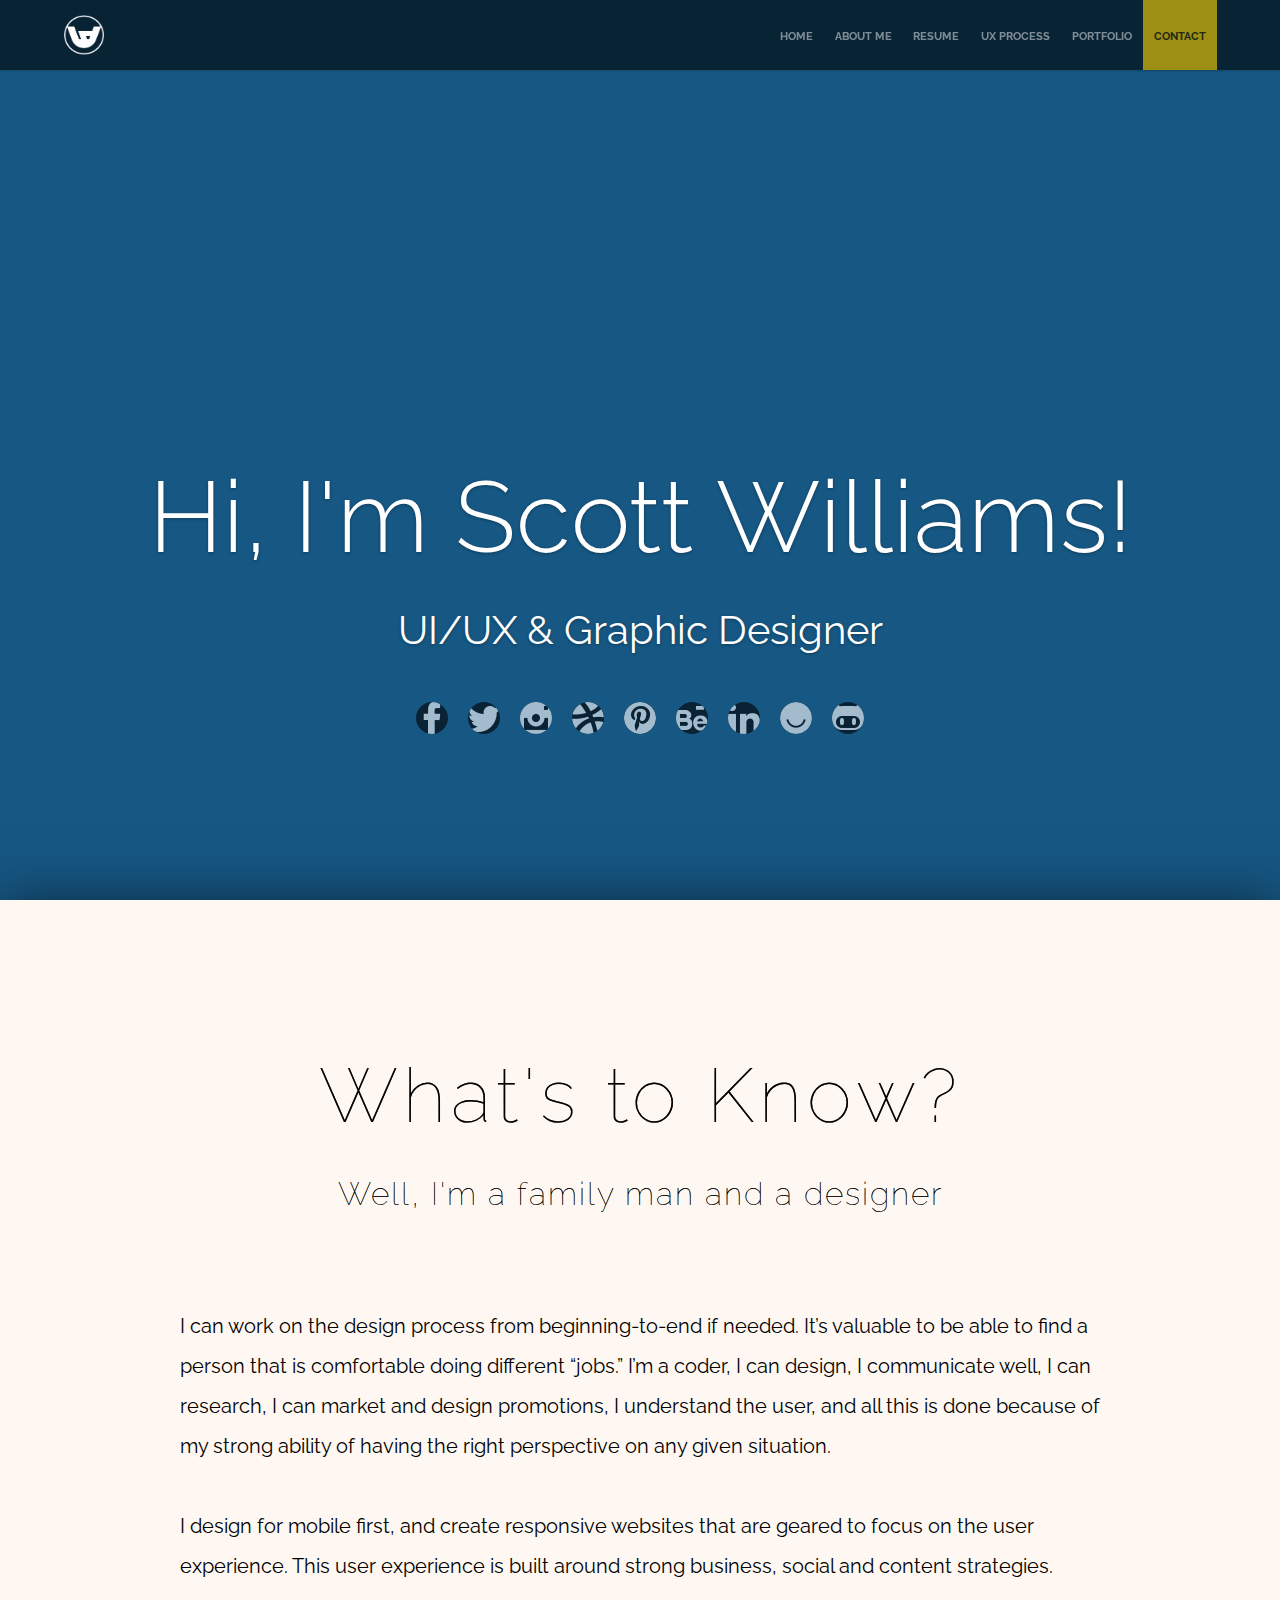
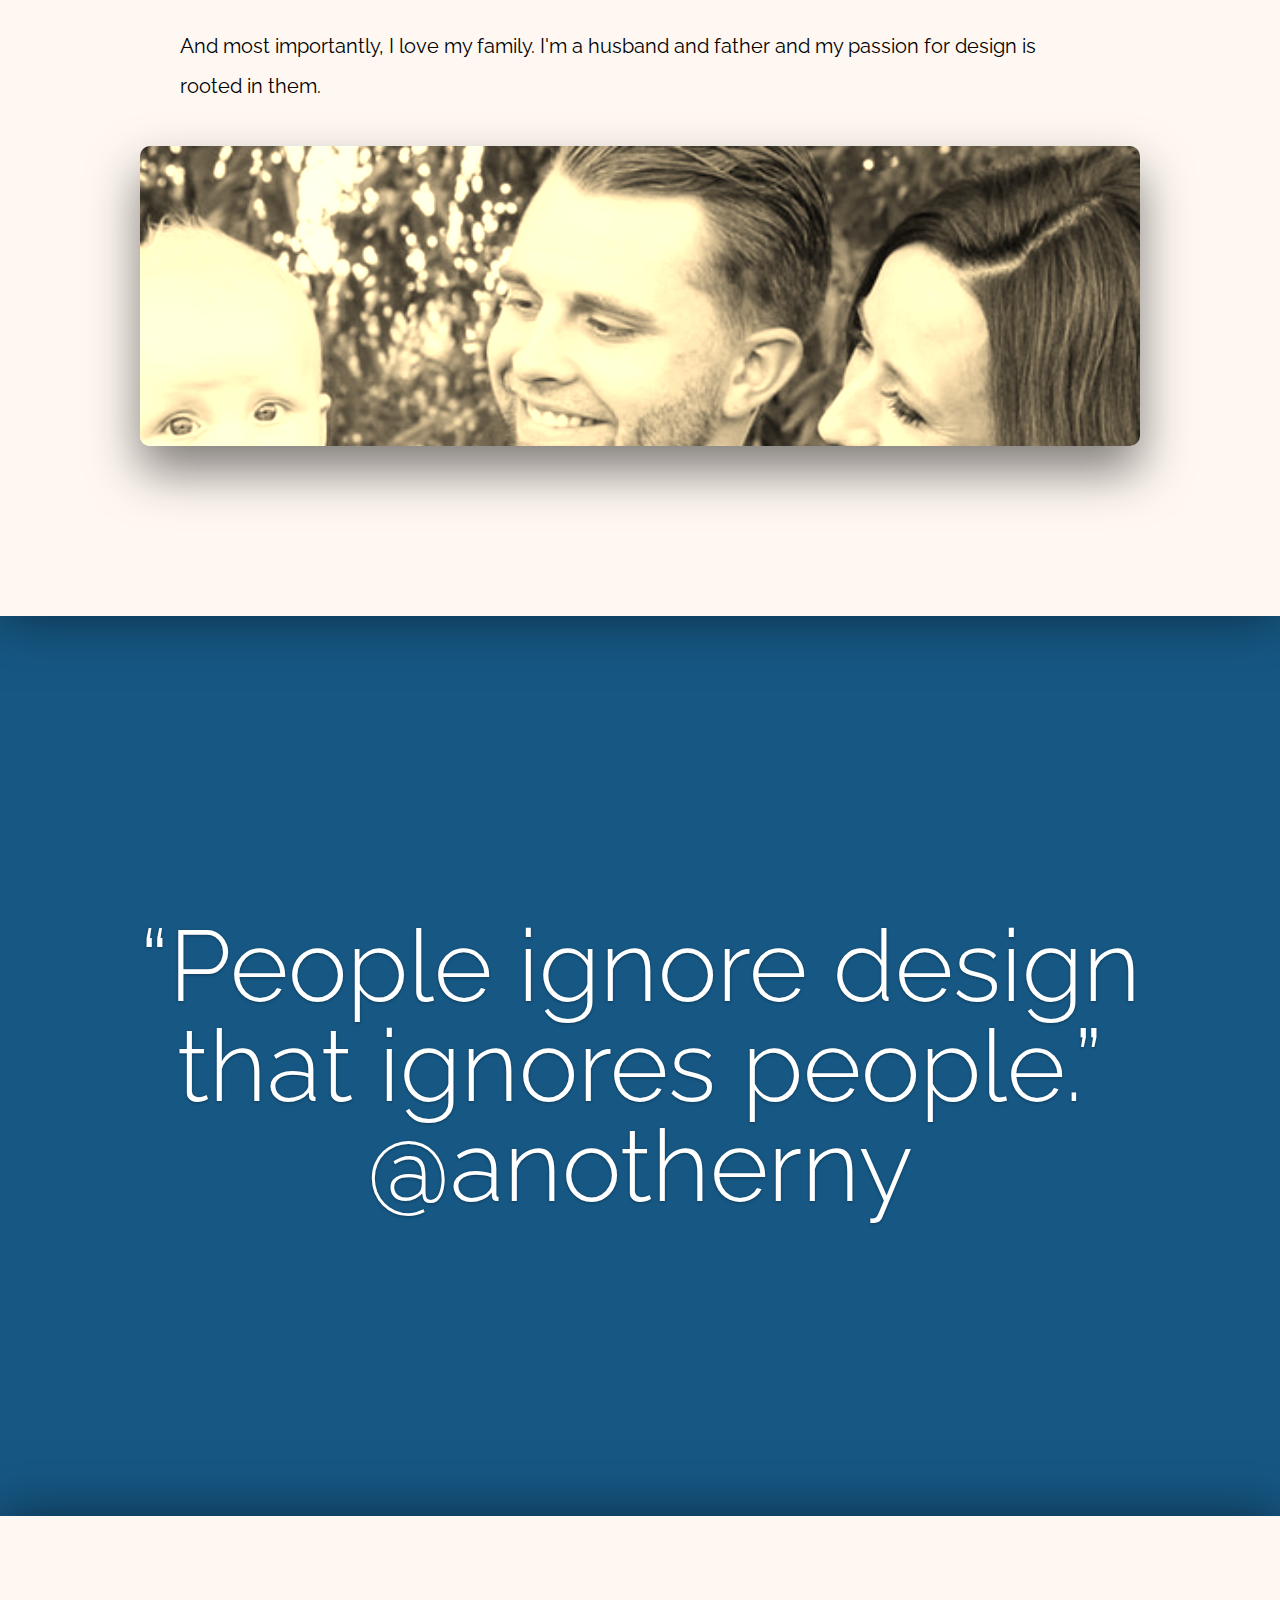
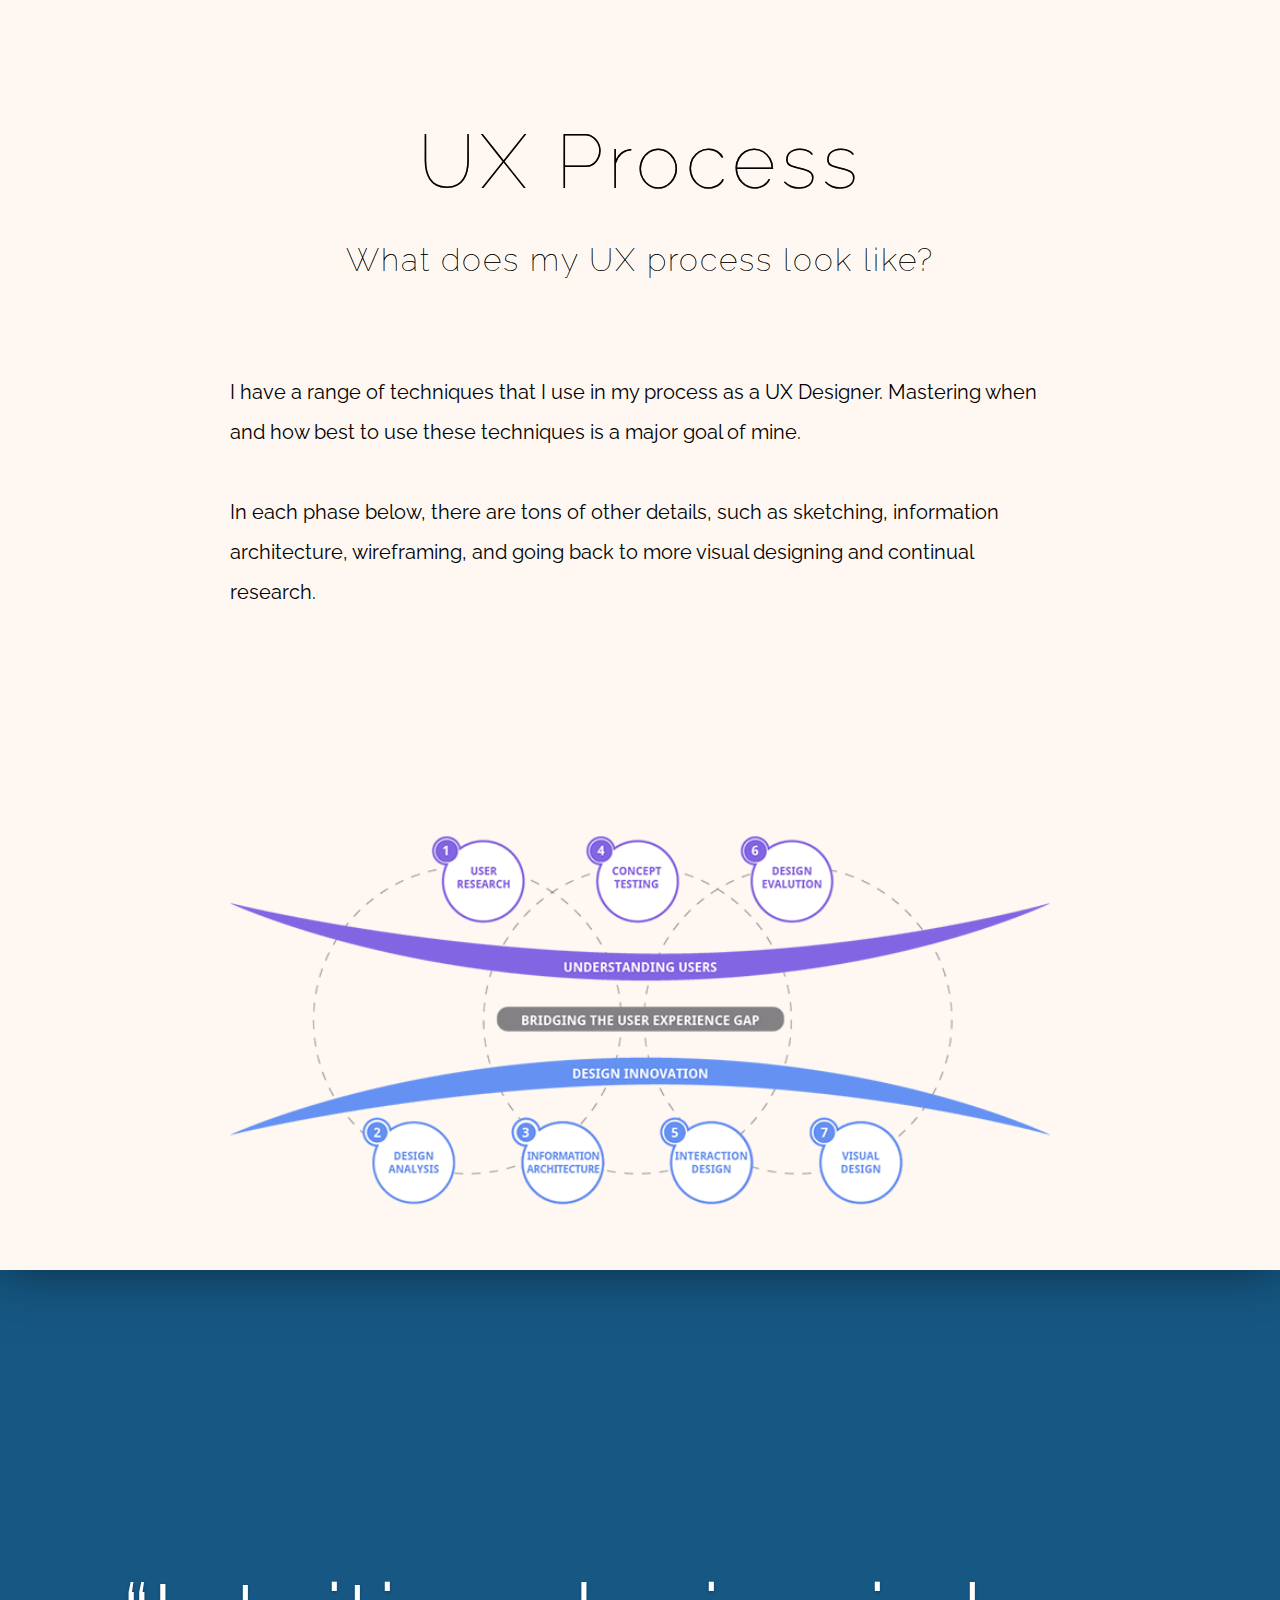
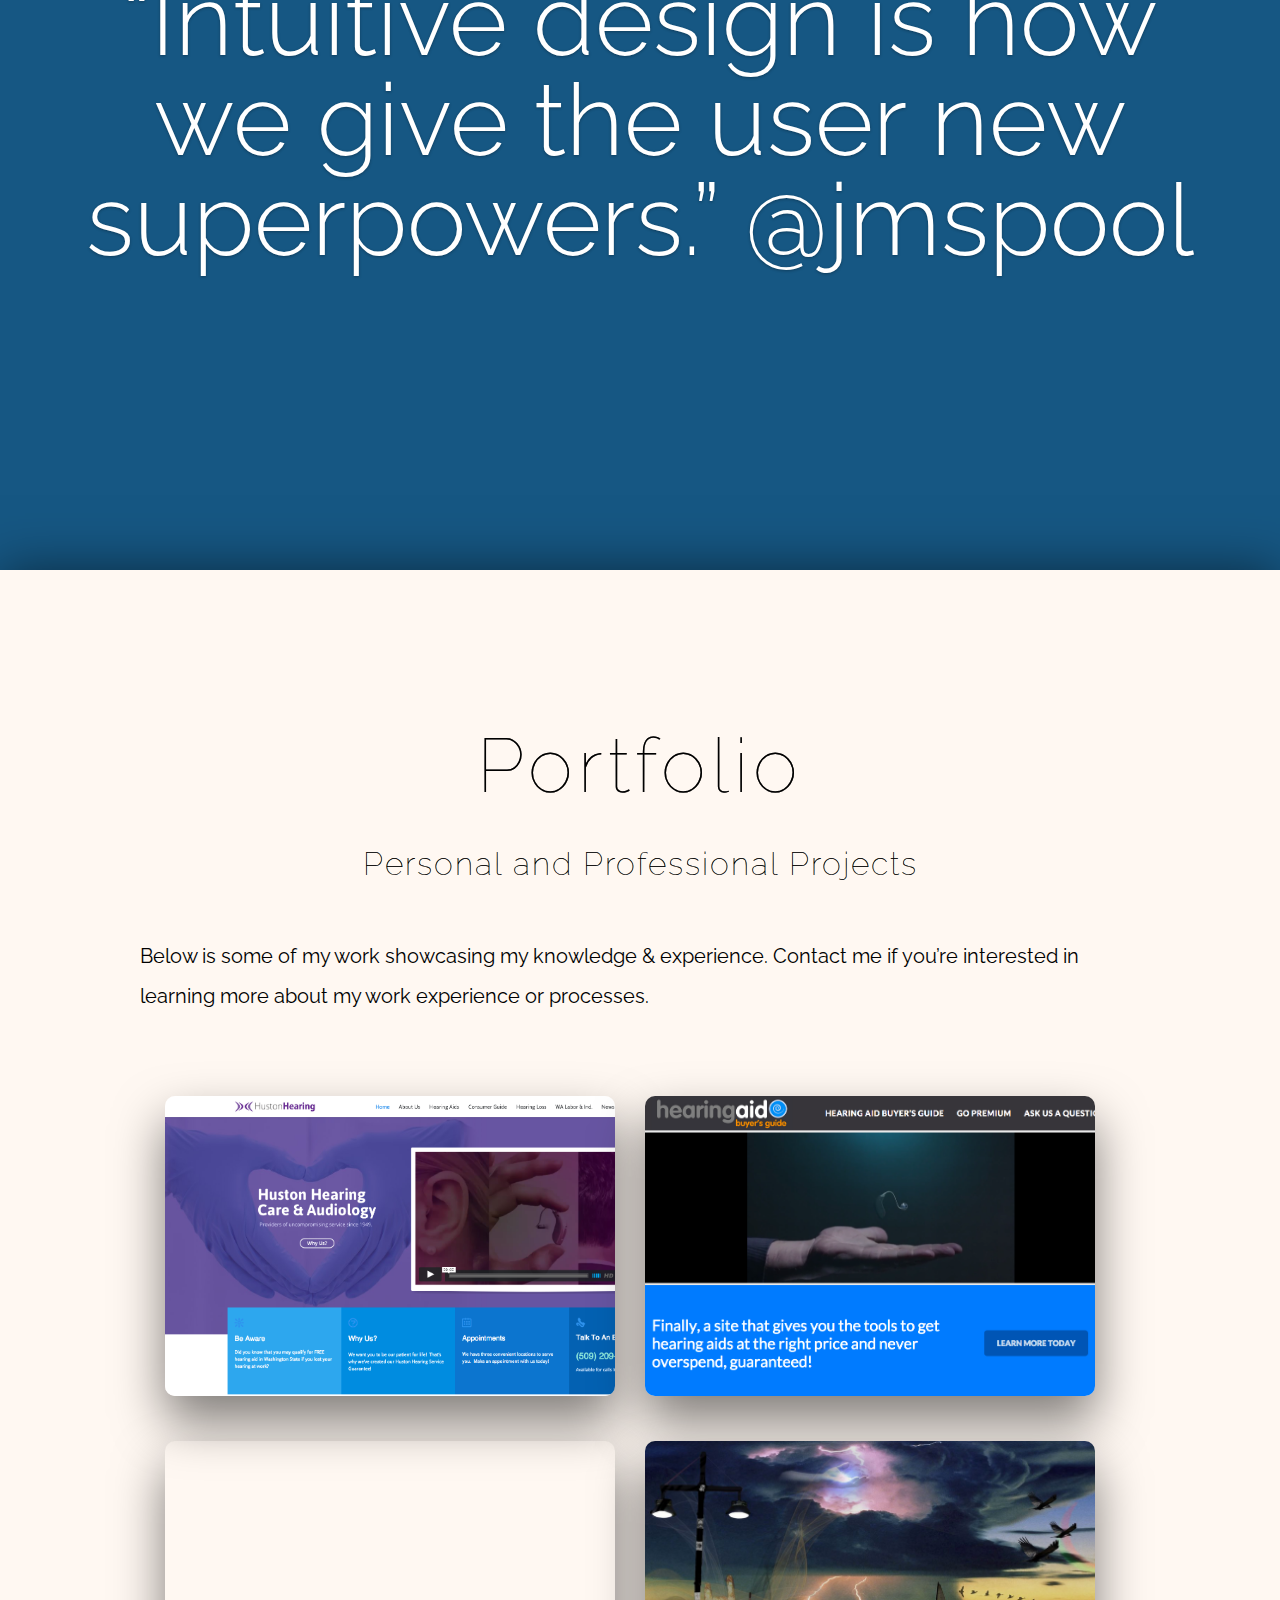
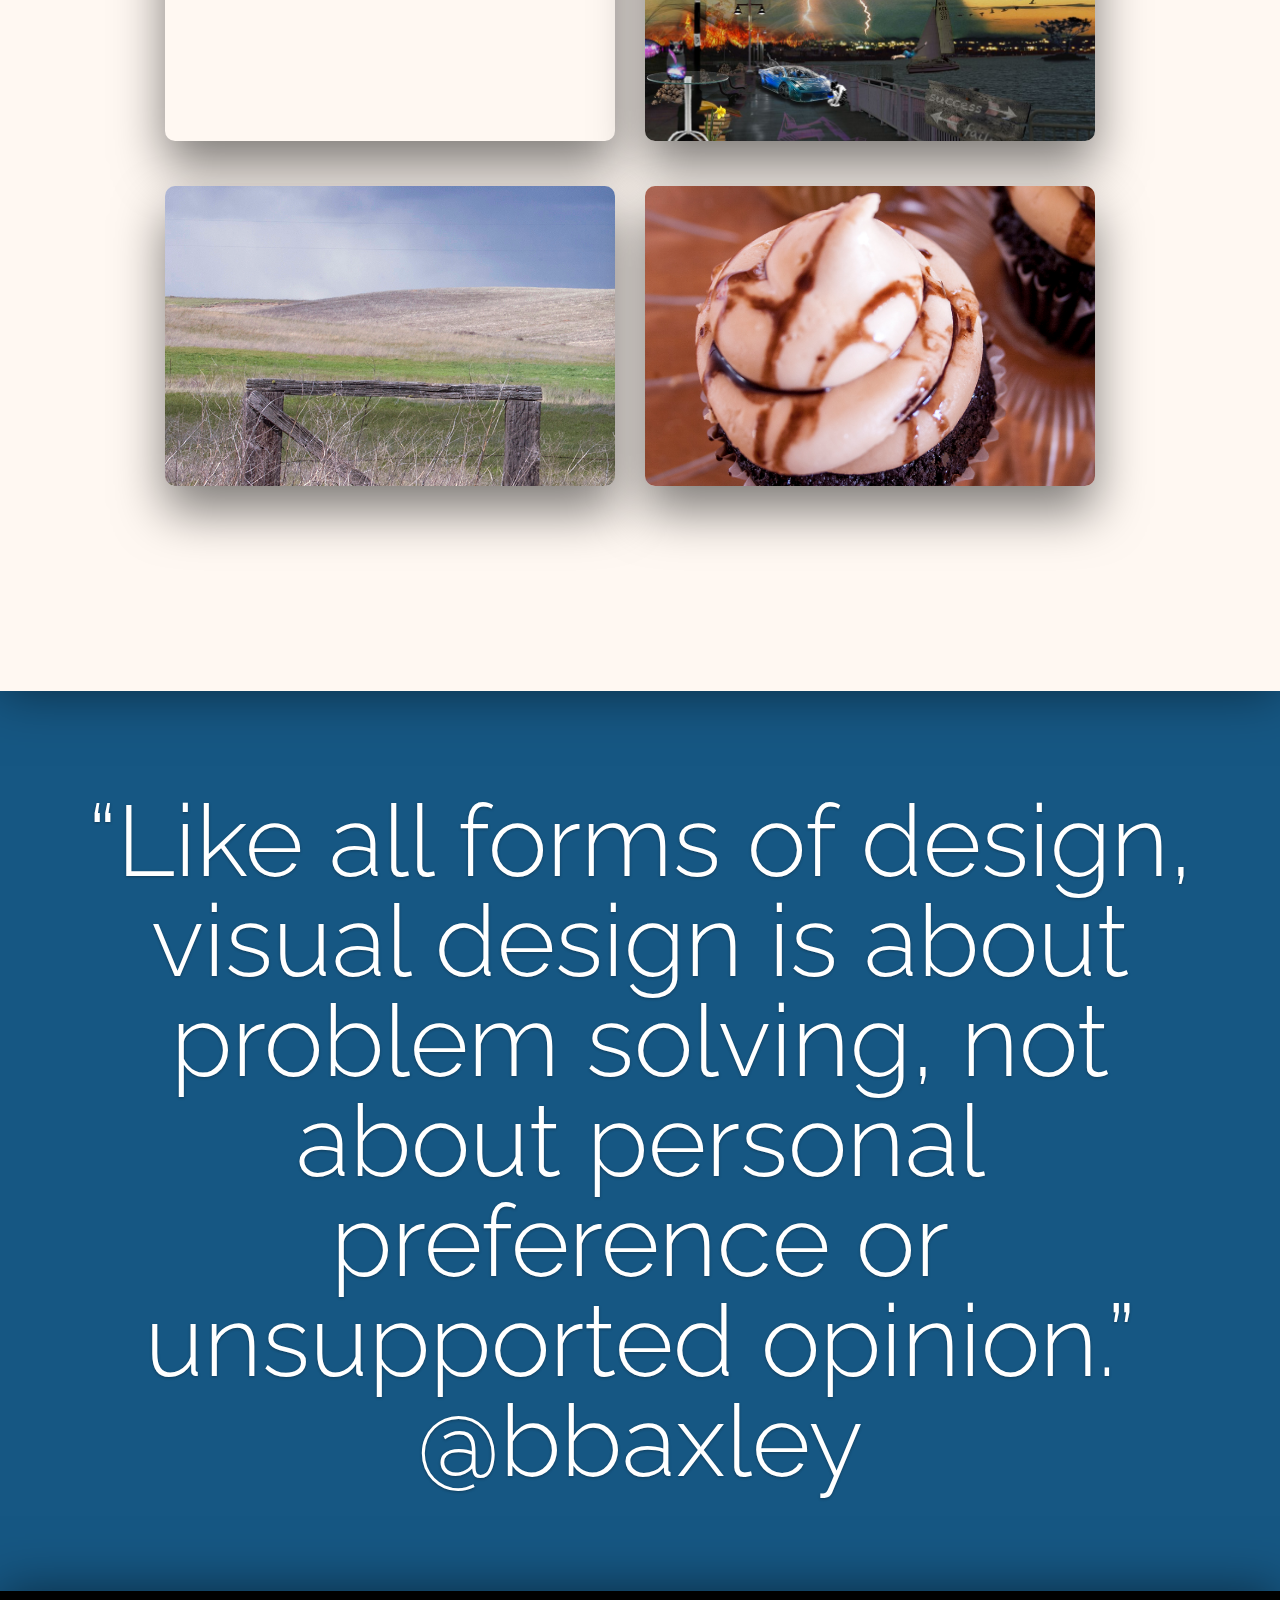
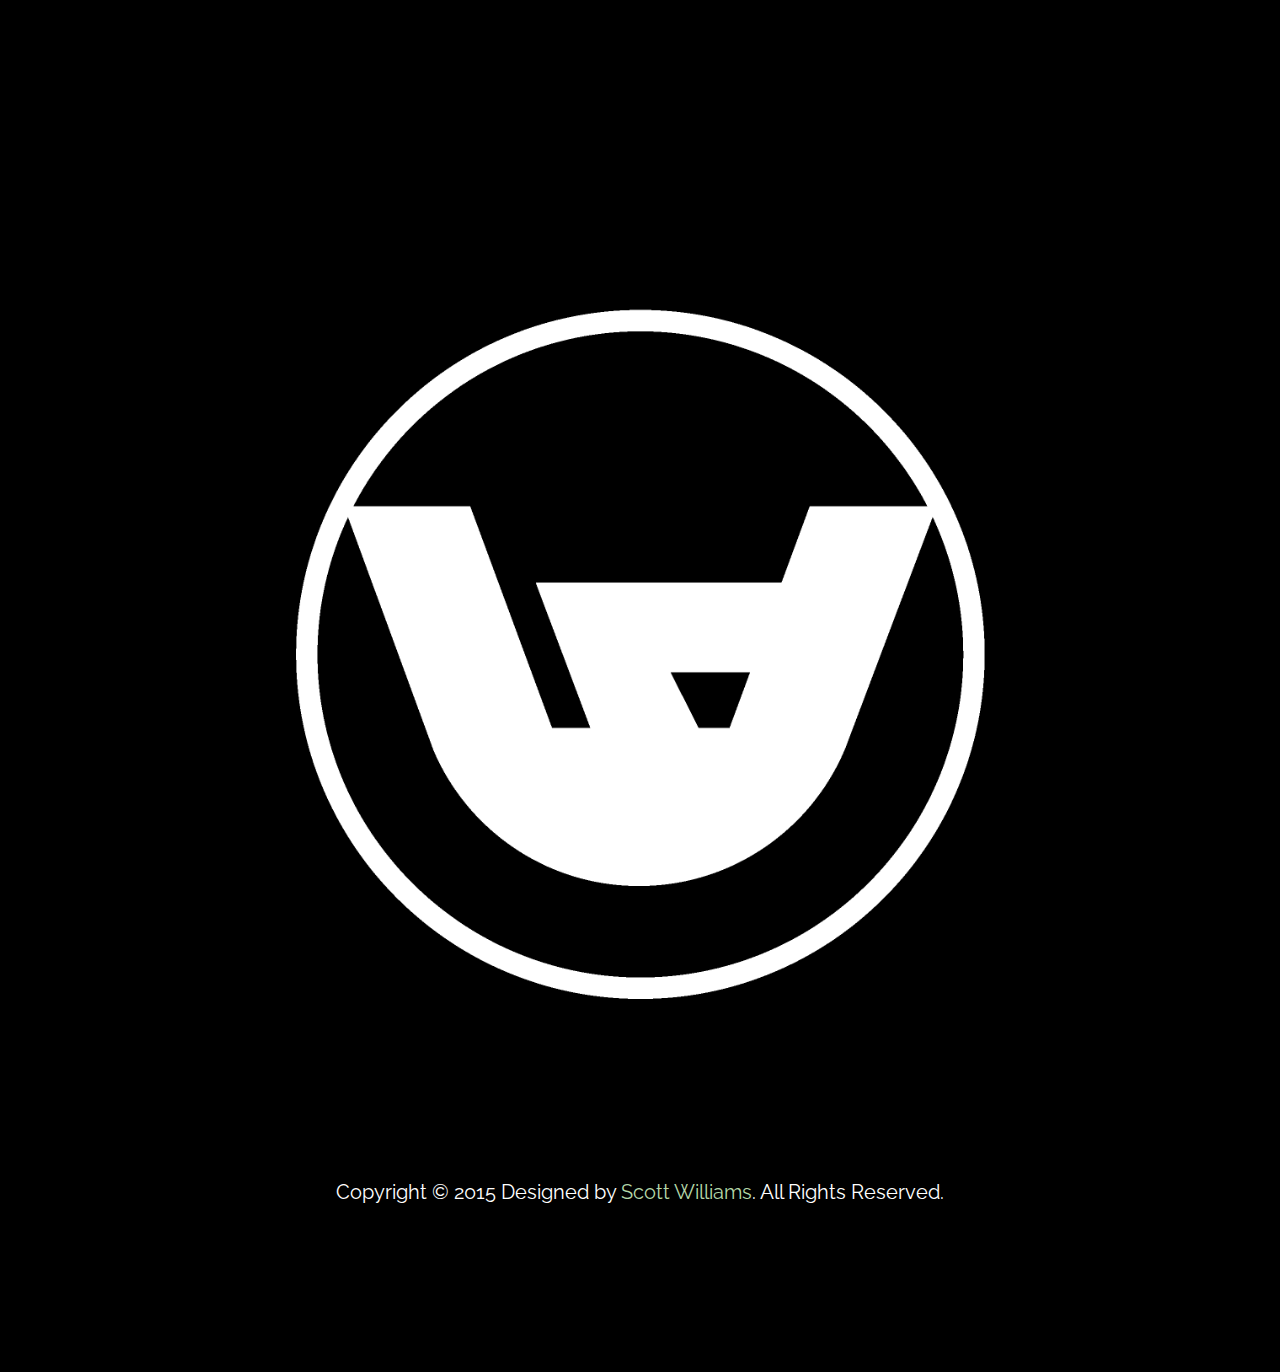
==== commit 7b5da1c5: "title change" ====
--- a/index.html
+++ b/index.html
@@ -48,7 +48,7 @@
 	<main class="main-content">
 		<div class="fixed-bg bg-1">
 			<h1>Hi, I'm Scott Williams!</h1>
-			<h5>User Interaction &amp; User Experience Designer</h5>
+			<h5>UI/UX &amp; Graphic Designer</h5>
 			<h6><ul class="social">
 				<li class="icon"><a href="#"><img src="img/fb.png" alt="Facebook"></a></li>
 				<li class="icon"><a href="https://twitter.com/scottwiIIiams"><img src="img/t.png" alt="Twitter"></a></li>
--- a/css/style.css
+++ b/css/style.css
@@ -415,38 +415,36 @@
 
 
 .fixed-bg.bg-1 {
-  background-image: url("../img/bg_sky.jpg");
+  background-image: url("http://wallpaper.pickywallpapers.com/1920x1080/wooden-boards-and-blurred-light.jpg");
 }
 .fixed-bg.bg-2 {
-  background-image: url("../img/bg2.jpg");
+  background-image: url("http://epicwpp.com/wp-content/uploads/Blurred-minimalistic-colors_www.EpicWpp.com_.jpg");
 }
 .fixed-bg.bg-3 {
-  background-image: url("../img/bg3.jpg");
+  background-image: url("http://www.coolwallpapers.me/wp-content/uploads/2014/04/Blurred-Red-and-Pink.jpg");
 
 }
 .fixed-bg.bg-4 {
-  background-image: url("../img/bg4.jpg");
+background-image: url("http://p1.pichost.me/640/26/1492915.png");
+}
+
+.fixed-bg.bg-5 {
+  background-image: url("https://encrypted-tbn3.gstatic.com/images?q=tbn:ANd9GcQxXxu0TEuR1SusFnhCPXYYfQIbz_OYGBXWn00fjs8WByOyg2mqGw");
  
 }
 
-.fixed-bg.bg-5 {
-  background-image: url("../img/bg4.jpg");
+.fixed-bg.bg-6 {
+  background-image: url("http://www.wallpaperup.com/uploads/wallpapers/2012/11/07/21636/big_thumb_0c16a2e12e77a1d88c041bff344c3371.jpg");
  
 }
 
-.fixed-bg.bg-6 {
-  background-image: url("../img/bg4.jpg");
+.fixed-bg.bg-7 {
+  background-image: url("[data-uri]");
  
 }
 
-.fixed-bg.bg-7 {
-  background-image: url("../img/bg4.jpg");
- 
-}
-
 .fixed-bg.bg-8 {
-  background-image: url("../img/bg4.jpg");
- 
+ background-image: url("https://encrypted-tbn3.gstatic.com/images?q=tbn:ANd9GcRWksIZW6NlHu_1WoHO1yXQ5A2tp50SUFaCQCGYRbOb8gT3HT9d");
 }
 
 .fixed-bg.bg-9 {
@@ -850,7 +848,7 @@
 }
 
 .study6 {
-  background-image: url("../img/portrait1.jpg");
+  background-image: url("../img/cupcake.jpg");
 }
 
 .study7 {
